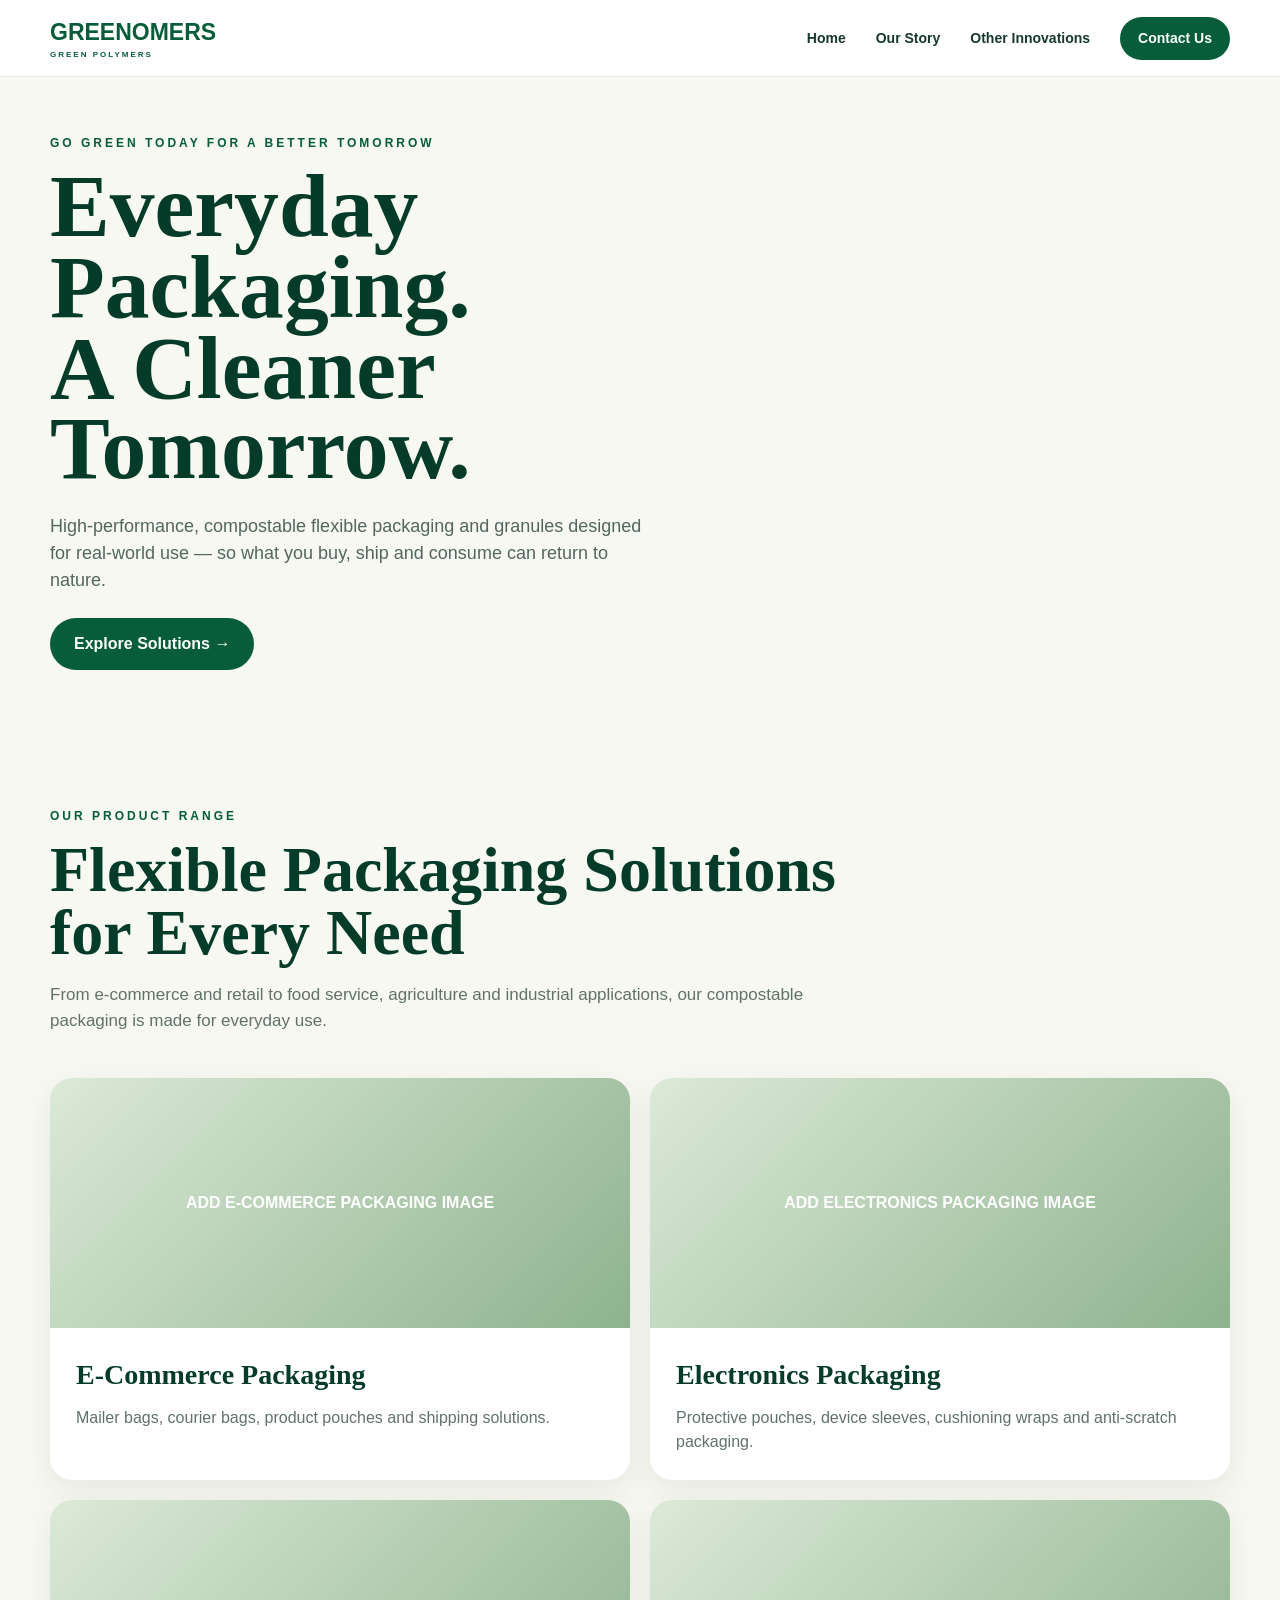
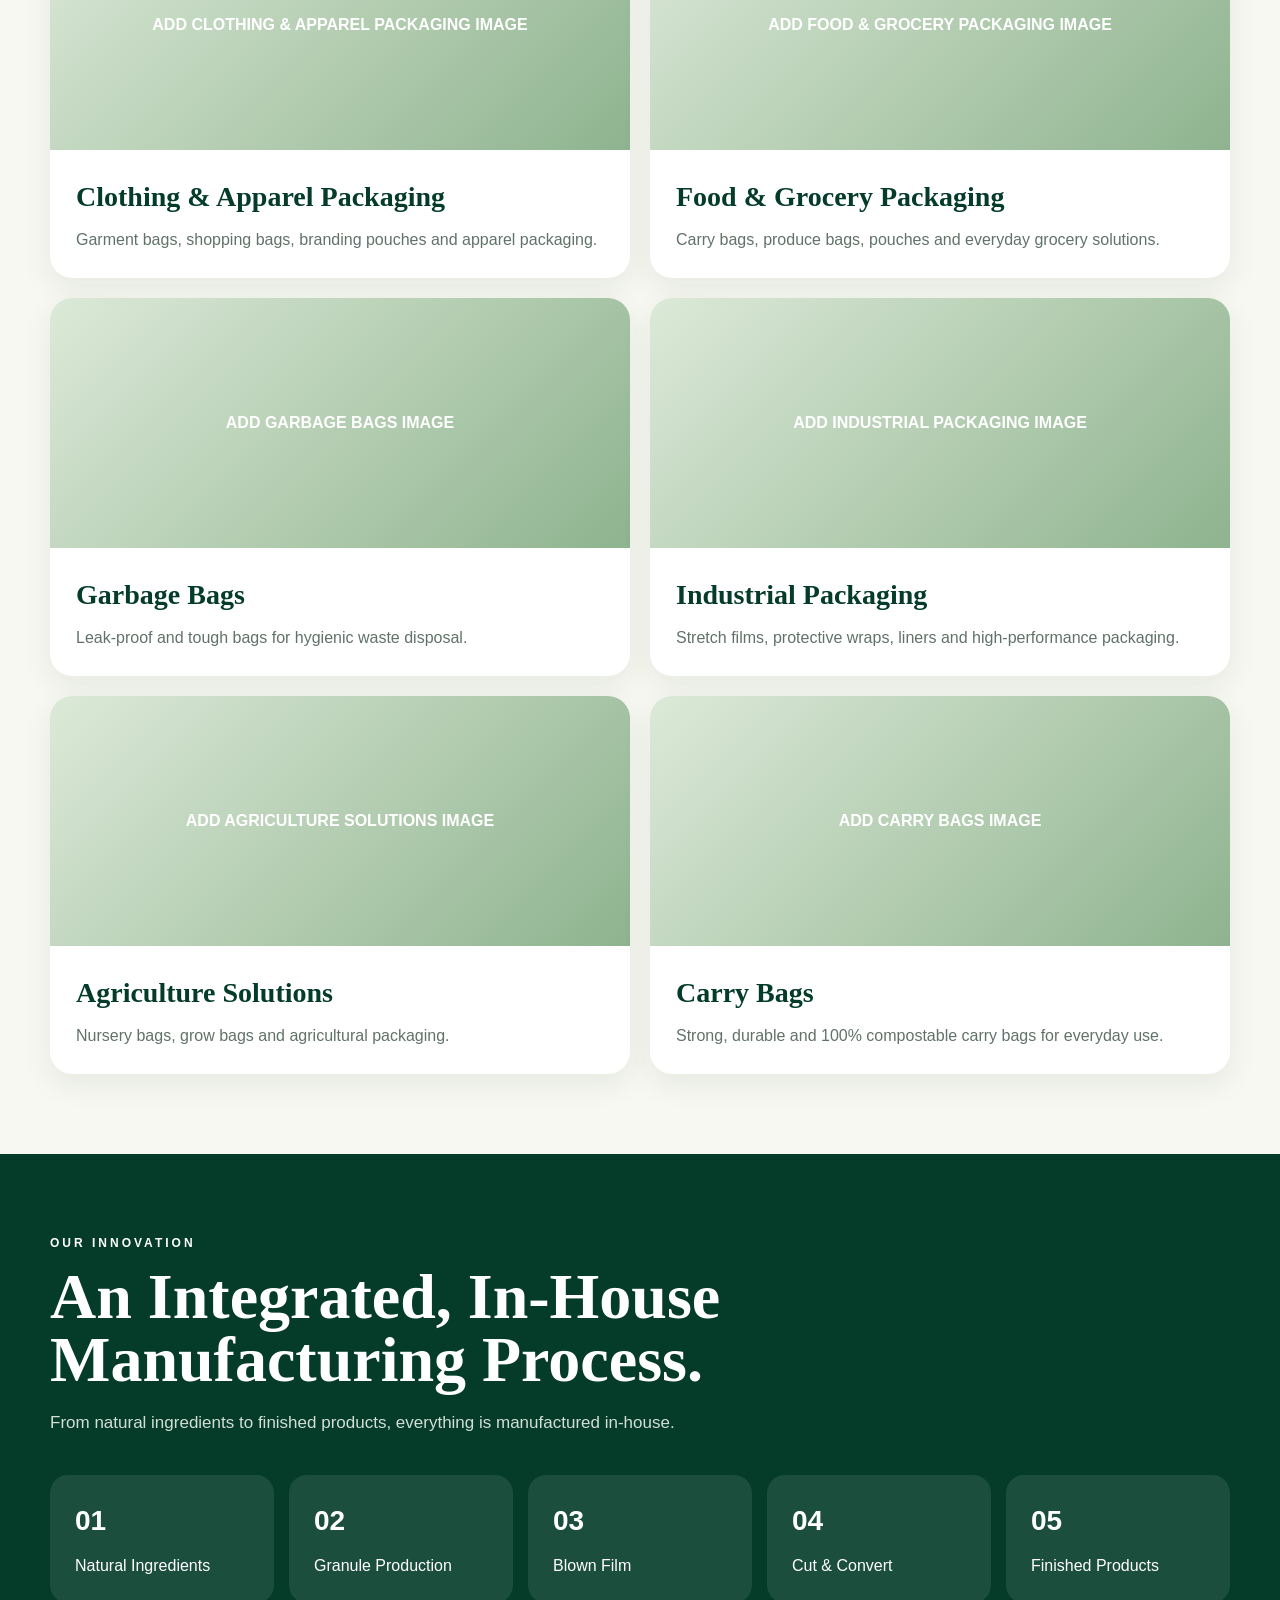
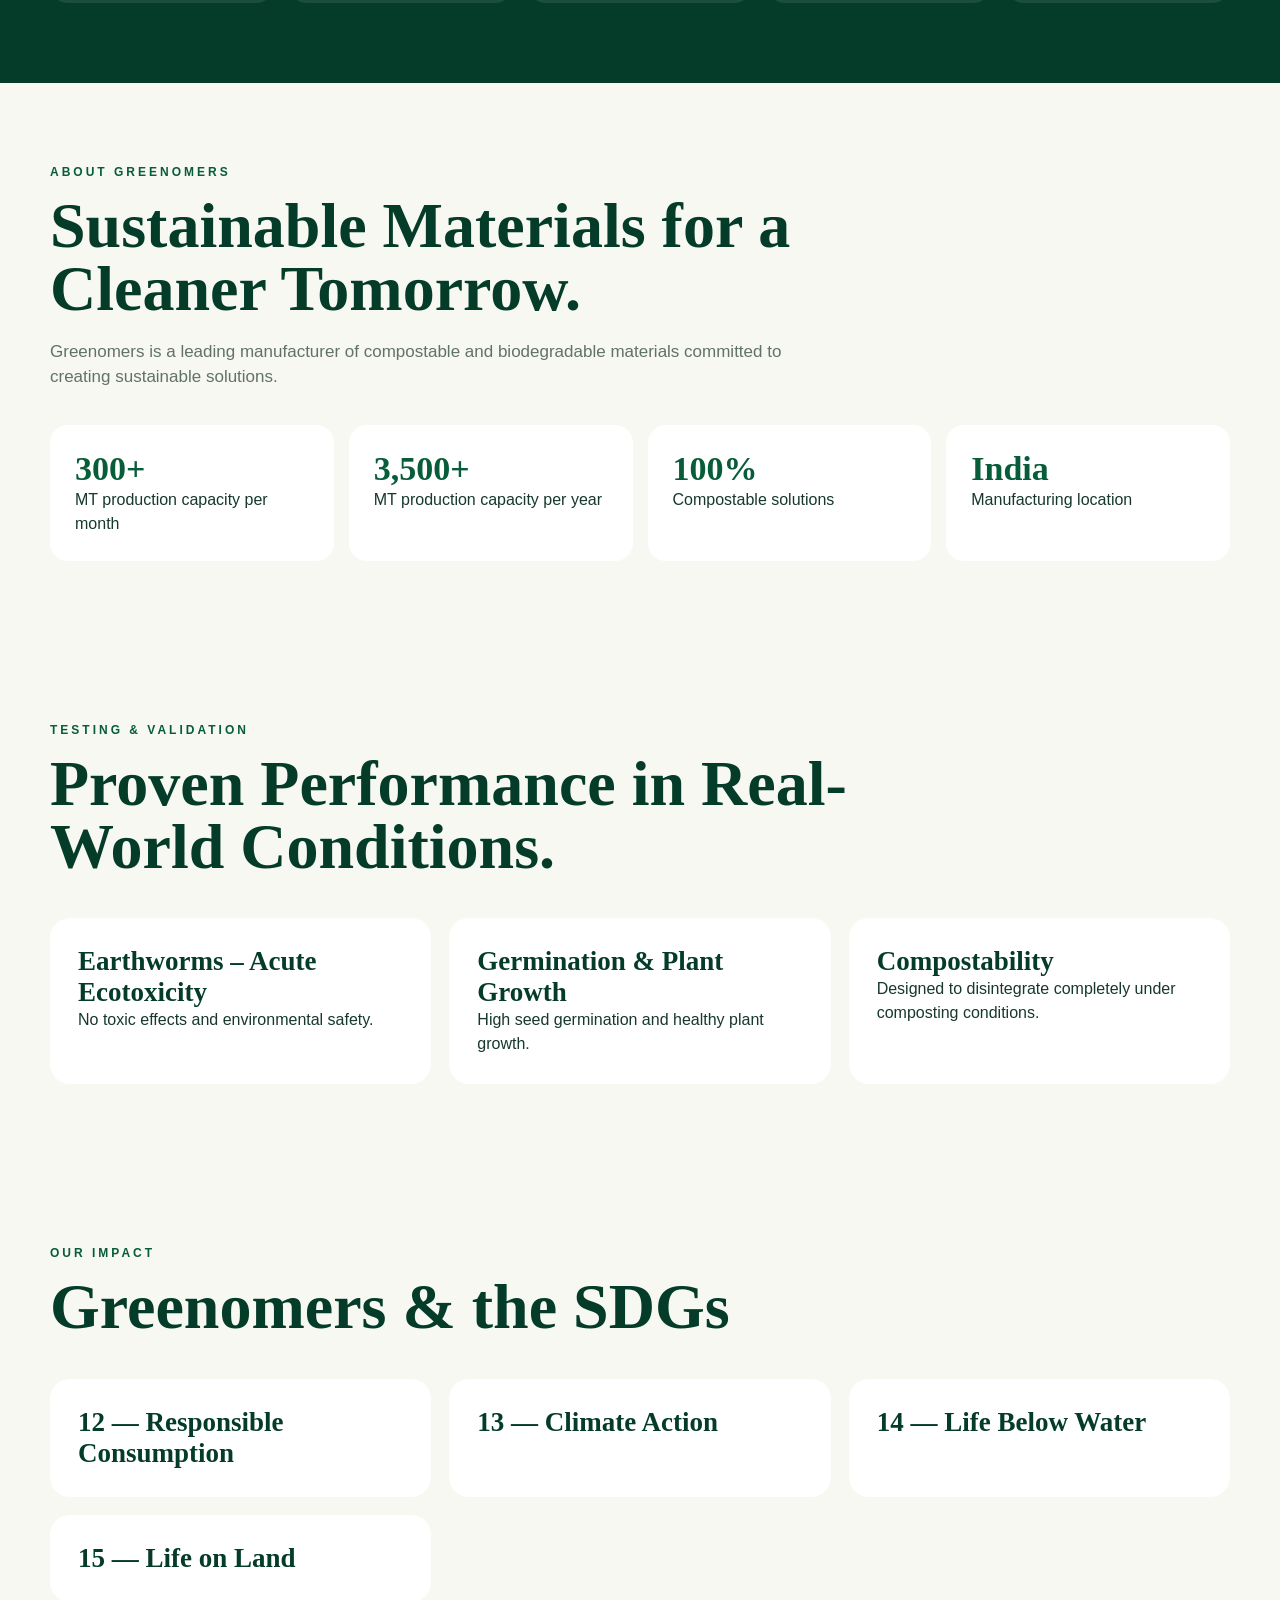
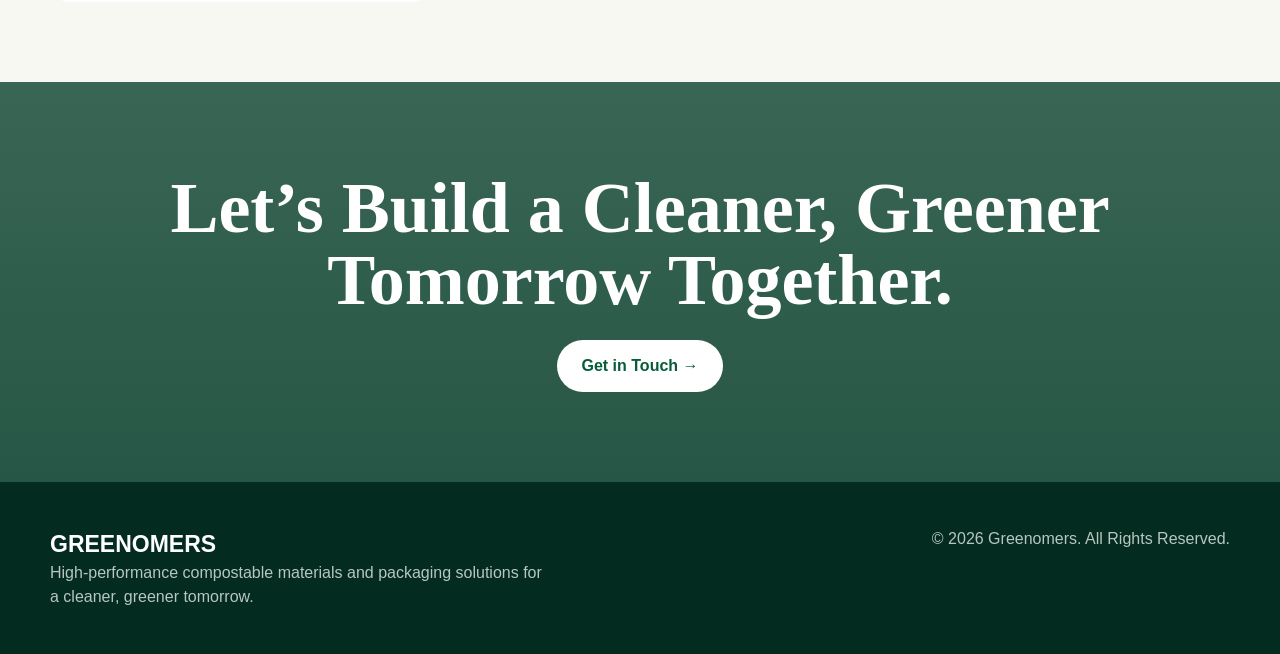
==== index.html @ ba0840e7 "Add files via upload" ====
<!doctype html><html><head><meta charset="utf-8"><meta name="viewport" content="width=device-width,initial-scale=1"><title>Greenomers | Home</title><link rel="stylesheet" href="assets/style.css"></head><body>
<header><div class="container nav">
<a class="logo" href="index.html">GREENOMERS<small>GREEN POLYMERS</small></a>
<nav class="links">
<a href="index.html">Home</a>
<a href="our-story.html">Our Story</a>
<a href="other-innovations.html">Other Innovations</a>
<a class="contact" href="contact-us.html">Contact Us</a>
</nav><button class="menu" aria-label="Menu">☰</button>
</div></header>

<section class="hero"><div class="container"><div class="eyebrow">Go Green Today For A Better Tomorrow</div><h1>Everyday Packaging.<br>A Cleaner Tomorrow.</h1><p>High-performance, compostable flexible packaging and granules designed for real-world use — so what you buy, ship and consume can return to nature.</p><a class="btn" href="#products">Explore Solutions →</a></div></section>
<section class="section" id="products"><div class="container"><div class="eyebrow">Our Product Range</div><h2 class="title">Flexible Packaging Solutions for Every Need</h2><p class="desc">From e-commerce and retail to food service, agriculture and industrial applications, our compostable packaging is made for everyday use.</p>
<div class="grid">
<div class="card"><div class="ph">ADD E-COMMERCE PACKAGING IMAGE</div><div class="body"><h3>E-Commerce Packaging</h3><p>Mailer bags, courier bags, product pouches and shipping solutions.</p></div></div><div class="card"><div class="ph">ADD ELECTRONICS PACKAGING IMAGE</div><div class="body"><h3>Electronics Packaging</h3><p>Protective pouches, device sleeves, cushioning wraps and anti-scratch packaging.</p></div></div><div class="card"><div class="ph">ADD CLOTHING & APPAREL PACKAGING IMAGE</div><div class="body"><h3>Clothing & Apparel Packaging</h3><p>Garment bags, shopping bags, branding pouches and apparel packaging.</p></div></div><div class="card"><div class="ph">ADD FOOD & GROCERY PACKAGING IMAGE</div><div class="body"><h3>Food & Grocery Packaging</h3><p>Carry bags, produce bags, pouches and everyday grocery solutions.</p></div></div><div class="card"><div class="ph">ADD GARBAGE BAGS IMAGE</div><div class="body"><h3>Garbage Bags</h3><p>Leak-proof and tough bags for hygienic waste disposal.</p></div></div><div class="card"><div class="ph">ADD INDUSTRIAL PACKAGING IMAGE</div><div class="body"><h3>Industrial Packaging</h3><p>Stretch films, protective wraps, liners and high-performance packaging.</p></div></div><div class="card"><div class="ph">ADD AGRICULTURE SOLUTIONS IMAGE</div><div class="body"><h3>Agriculture Solutions</h3><p>Nursery bags, grow bags and agricultural packaging.</p></div></div><div class="card"><div class="ph">ADD CARRY BAGS IMAGE</div><div class="body"><h3>Carry Bags</h3><p>Strong, durable and 100% compostable carry bags for everyday use.</p></div></div>
</div></div></section>
<section class="section dark"><div class="container"><div class="eyebrow">Our Innovation</div><h2 class="title">An Integrated, In-House Manufacturing Process.</h2><p class="desc">From natural ingredients to finished products, everything is manufactured in-house.</p><div class="steps"><div class="step"><b>01</b>Natural Ingredients</div><div class="step"><b>02</b>Granule Production</div><div class="step"><b>03</b>Blown Film</div><div class="step"><b>04</b>Cut & Convert</div><div class="step"><b>05</b>Finished Products</div></div></div></section>
<section class="section"><div class="container"><div class="eyebrow">About Greenomers</div><h2 class="title">Sustainable Materials for a Cleaner Tomorrow.</h2><p class="desc">Greenomers is a leading manufacturer of compostable and biodegradable materials committed to creating sustainable solutions.</p><div class="stats"><div class="stat"><strong>300+</strong>MT production capacity per month</div><div class="stat"><strong>3,500+</strong>MT production capacity per year</div><div class="stat"><strong>100%</strong>Compostable solutions</div><div class="stat"><strong>India</strong>Manufacturing location</div></div></div></section>
<section class="section"><div class="container"><div class="eyebrow">Testing & Validation</div><h2 class="title">Proven Performance in Real-World Conditions.</h2><div class="items"><div class="item"><h3>Earthworms – Acute Ecotoxicity</h3><p>No toxic effects and environmental safety.</p></div><div class="item"><h3>Germination & Plant Growth</h3><p>High seed germination and healthy plant growth.</p></div><div class="item"><h3>Compostability</h3><p>Designed to disintegrate completely under composting conditions.</p></div></div></div></section>
<section class="section"><div class="container"><div class="eyebrow">Our Impact</div><h2 class="title">Greenomers & the SDGs</h2><div class="items"><div class="item"><h3>12 — Responsible Consumption</h3></div><div class="item"><h3>13 — Climate Action</h3></div><div class="item"><h3>14 — Life Below Water</h3></div><div class="item"><h3>15 — Life on Land</h3></div></div></div></section>
<section class="cta"><h2>Let’s Build a Cleaner, Greener Tomorrow Together.</h2><a class="btn" href="contact-us.html">Get in Touch →</a></section>
<footer><div class="container foot"><div><div class="logo" style="color:white">GREENOMERS</div><p>High-performance compostable materials and packaging solutions for a cleaner, greener tomorrow.</p></div><p>© 2026 Greenomers. All Rights Reserved.</p></div></footer>
<script src="assets/script.js"></script>
</body></html>
---- assets/style.css ----
*{box-sizing:border-box;margin:0;padding:0}html{scroll-behavior:smooth}body{font-family:Arial,Helvetica,sans-serif;background:#f7f8f1;color:#16382d;line-height:1.5}a{text-decoration:none;color:inherit}img{max-width:100%;display:block}
:root{--g:#075c39;--gd:#043c29;--cream:#f5f3e9;--white:#fff;--muted:#617269}
.container{width:min(1180px,calc(100% - 40px));margin:auto}.section{padding:80px 0}.eyebrow{color:var(--g);font-size:12px;font-weight:800;letter-spacing:3px;text-transform:uppercase;margin-bottom:14px}.title{font-family:Georgia,serif;font-size:clamp(42px,5vw,70px);line-height:.98;color:var(--gd);max-width:850px}.desc{max-width:760px;color:var(--muted);font-size:17px;margin-top:18px}.btn{display:inline-block;background:var(--g);color:#fff;padding:14px 24px;border-radius:50px;font-weight:700;margin-top:24px}
header{position:sticky;top:0;z-index:99;background:rgba(255,255,255,.96);border-bottom:1px solid #e7ebe5}.nav{height:76px;display:flex;align-items:center;justify-content:space-between}.logo{font-size:23px;font-weight:900;color:var(--g)}.logo small{display:block;font-size:8px;letter-spacing:2px}.links{display:flex;align-items:center;gap:30px}.links a{font-weight:700;font-size:14px}.links .contact{background:var(--g);color:#fff;padding:11px 18px;border-radius:40px}.menu{display:none;background:none;border:0;font-size:28px}
.hero{min-height:650px;display:flex;align-items:center;background:linear-gradient(90deg,#f7f8f1 0%,rgba(247,248,241,.94) 48%,rgba(247,248,241,.2)),url('assets/hero.jpg') center/cover}.hero h1{font-family:Georgia,serif;font-size:clamp(55px,7vw,95px);line-height:.9;color:var(--gd);max-width:720px}.hero p{font-size:18px;max-width:600px;margin-top:24px;color:#52675d}
.grid{display:grid;grid-template-columns:repeat(2,1fr);gap:20px;margin-top:45px}.card{background:#fff;border-radius:22px;overflow:hidden;box-shadow:0 10px 30px rgba(20,60,40,.08)}.card .ph{height:250px;background:linear-gradient(135deg,#dce9d8,#8eb38e);display:flex;align-items:center;justify-content:center;color:#fff;font-weight:800}.card .body{padding:26px}.card h3{font-family:Georgia,serif;font-size:28px;color:var(--gd)}.card p{color:var(--muted);margin-top:10px}
.dark{background:var(--gd);color:#fff}.dark .title,.dark .eyebrow{color:#fff}.dark .desc{color:#d3ded7}.steps{display:grid;grid-template-columns:repeat(5,1fr);gap:15px;margin-top:40px}.step{background:rgba(255,255,255,.09);padding:25px;border-radius:18px}.step b{display:block;font-size:28px;margin-bottom:12px}.stats{display:grid;grid-template-columns:repeat(4,1fr);gap:15px;margin-top:35px}.stat{background:#fff;padding:25px;border-radius:18px}.stat strong{display:block;font:700 34px Georgia;color:var(--g)}
.cta{padding:90px 20px;text-align:center;background:linear-gradient(rgba(4,60,41,.78),rgba(4,60,41,.86)),url('assets/cta.jpg') center/cover;color:#fff}.cta h2{font:700 clamp(40px,6vw,72px) Georgia;line-height:1}.cta .btn{background:#fff;color:var(--g)}
.timeline{margin-top:45px;display:grid;gap:20px}.year{background:#fff;border-radius:22px;padding:30px;display:grid;grid-template-columns:140px 1fr;gap:25px}.year strong{font:700 42px Georgia;color:var(--g)}.year h3{font:700 30px Georgia;color:var(--gd)}
.items{display:grid;grid-template-columns:repeat(3,1fr);gap:18px;margin-top:40px}.item{background:#fff;border-radius:20px;padding:28px}.item h3{font:700 27px Georgia;color:var(--gd)}.item ul{padding-left:18px;margin-top:14px;color:var(--muted)}
.contact-grid{display:grid;grid-template-columns:repeat(3,1fr);gap:18px;margin-top:40px}.contact-card{background:#fff;border-radius:18px;padding:28px;text-align:center}.contact-card h3{font:700 23px Georgia;color:var(--gd)}.location{background:#fff;border-radius:24px;padding:35px;margin-top:50px}
footer{background:#032b1f;color:#fff;padding:45px 0}.foot{display:flex;justify-content:space-between;gap:30px;flex-wrap:wrap}.foot p{color:#b7c7bf;max-width:500px}
@media(max-width:850px){.links{display:none;position:absolute;top:76px;left:0;right:0;background:#fff;padding:20px;flex-direction:column;align-items:stretch}.links.open{display:flex}.menu{display:block}.steps,.stats{grid-template-columns:repeat(2,1fr)}.items,.contact-grid{grid-template-columns:repeat(2,1fr)}}
@media(max-width:560px){.container{width:calc(100% - 28px)}.section{padding:60px 0}.grid,.items,.contact-grid,.stats,.steps{grid-template-columns:1fr}.hero{min-height:580px}.hero h1{font-size:50px}.year{grid-template-columns:1fr}.title{font-size:42px}}
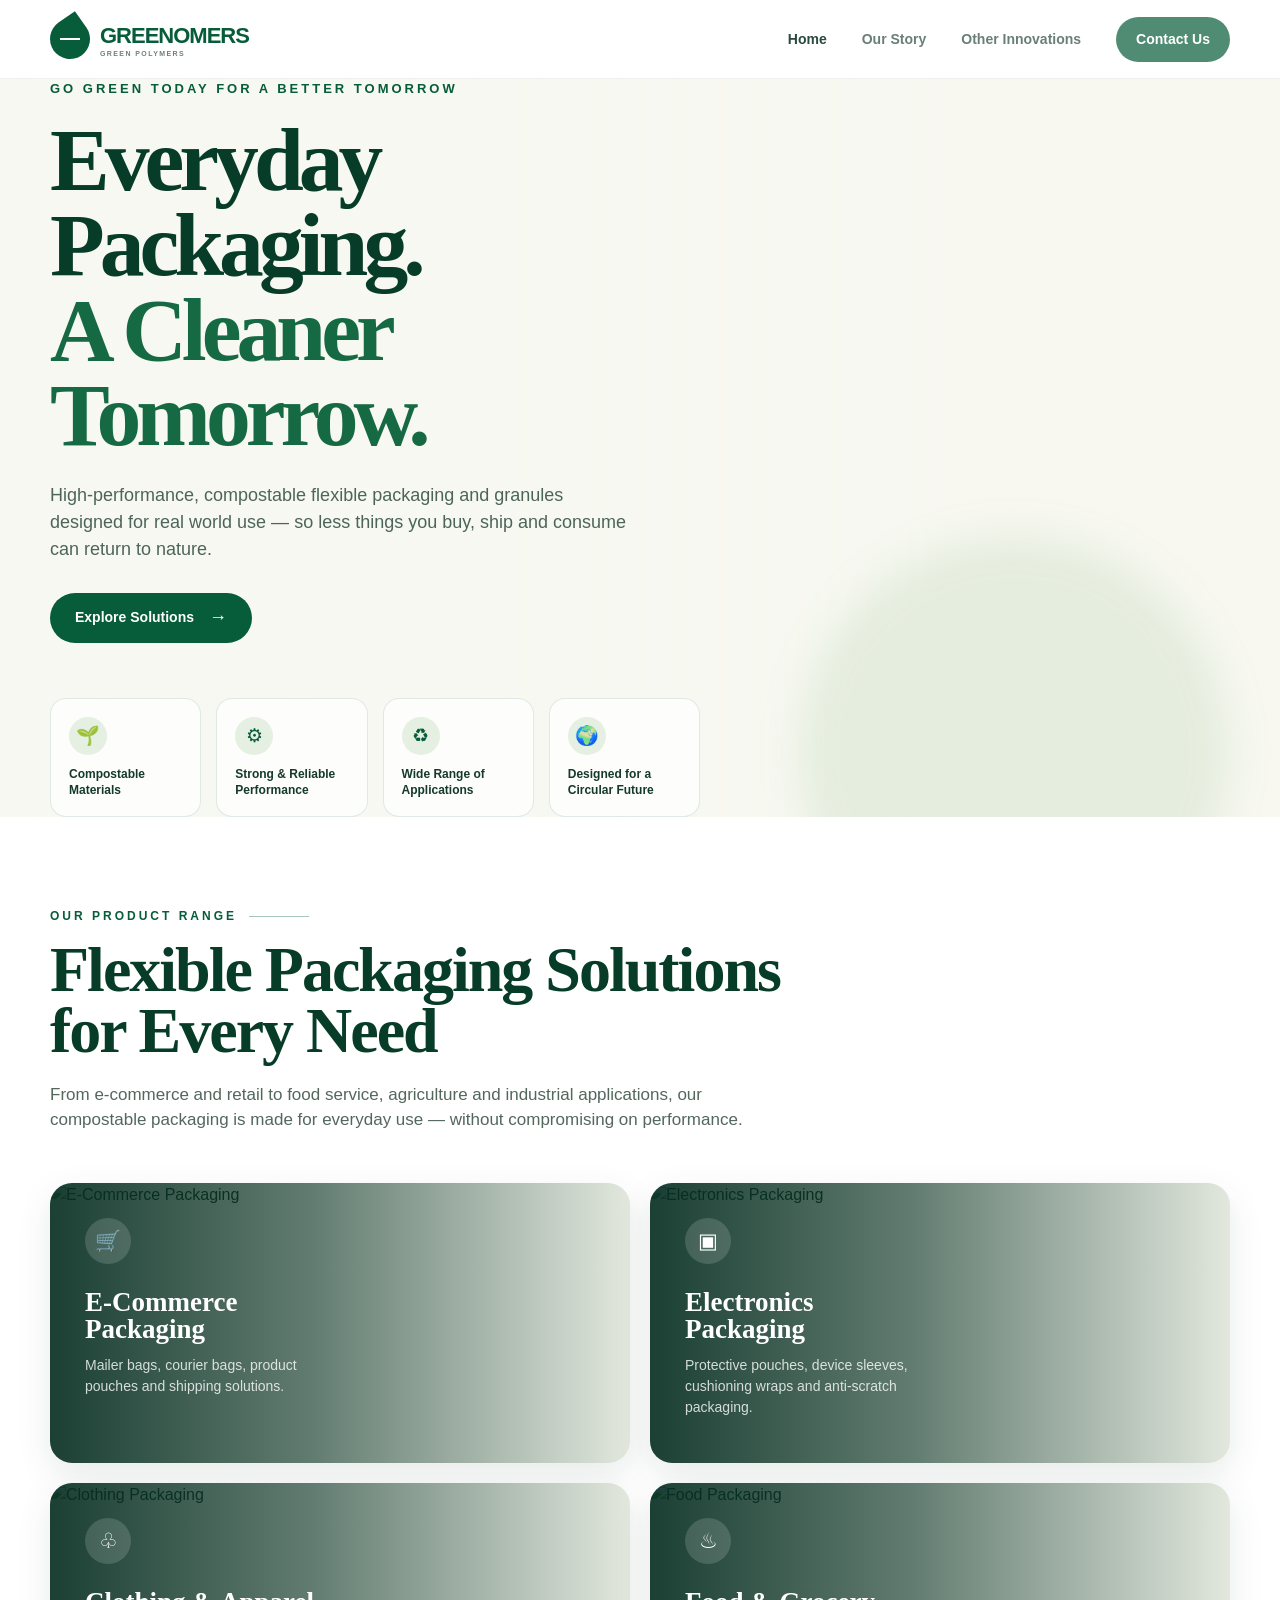
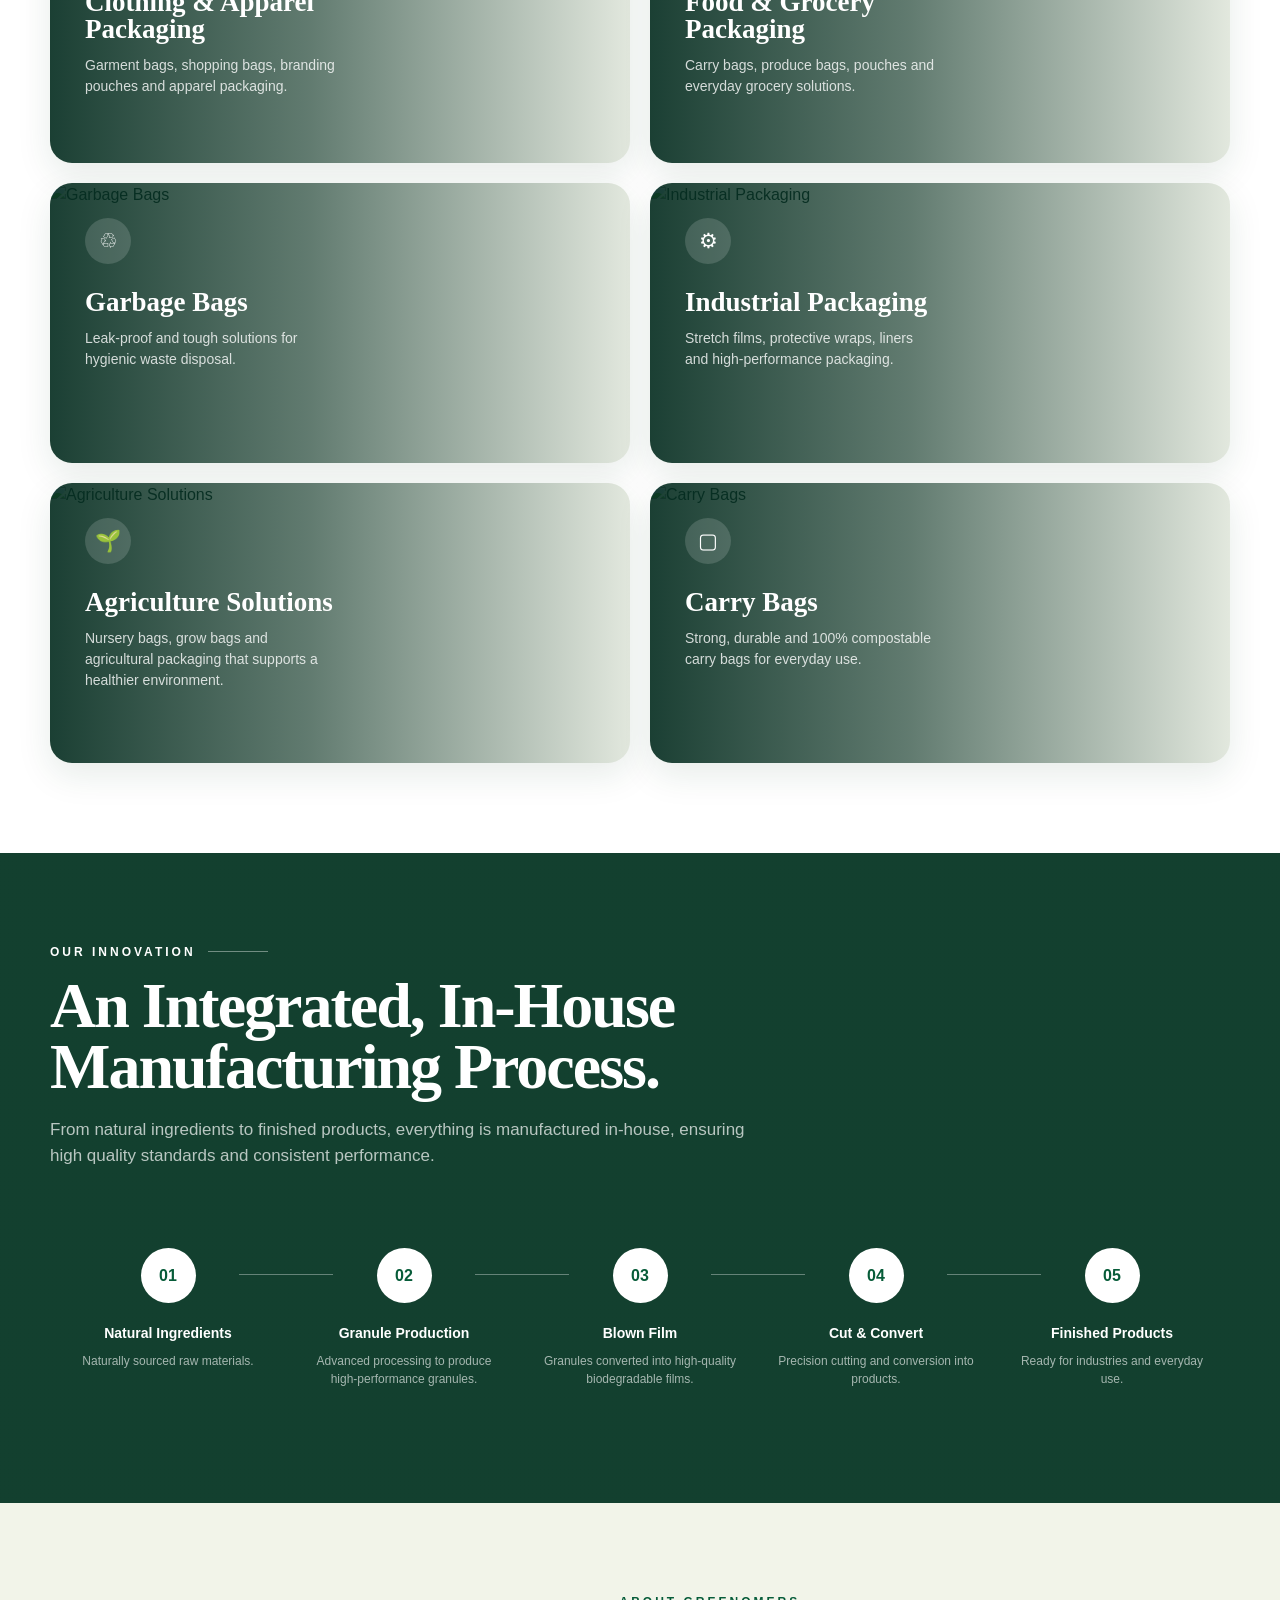
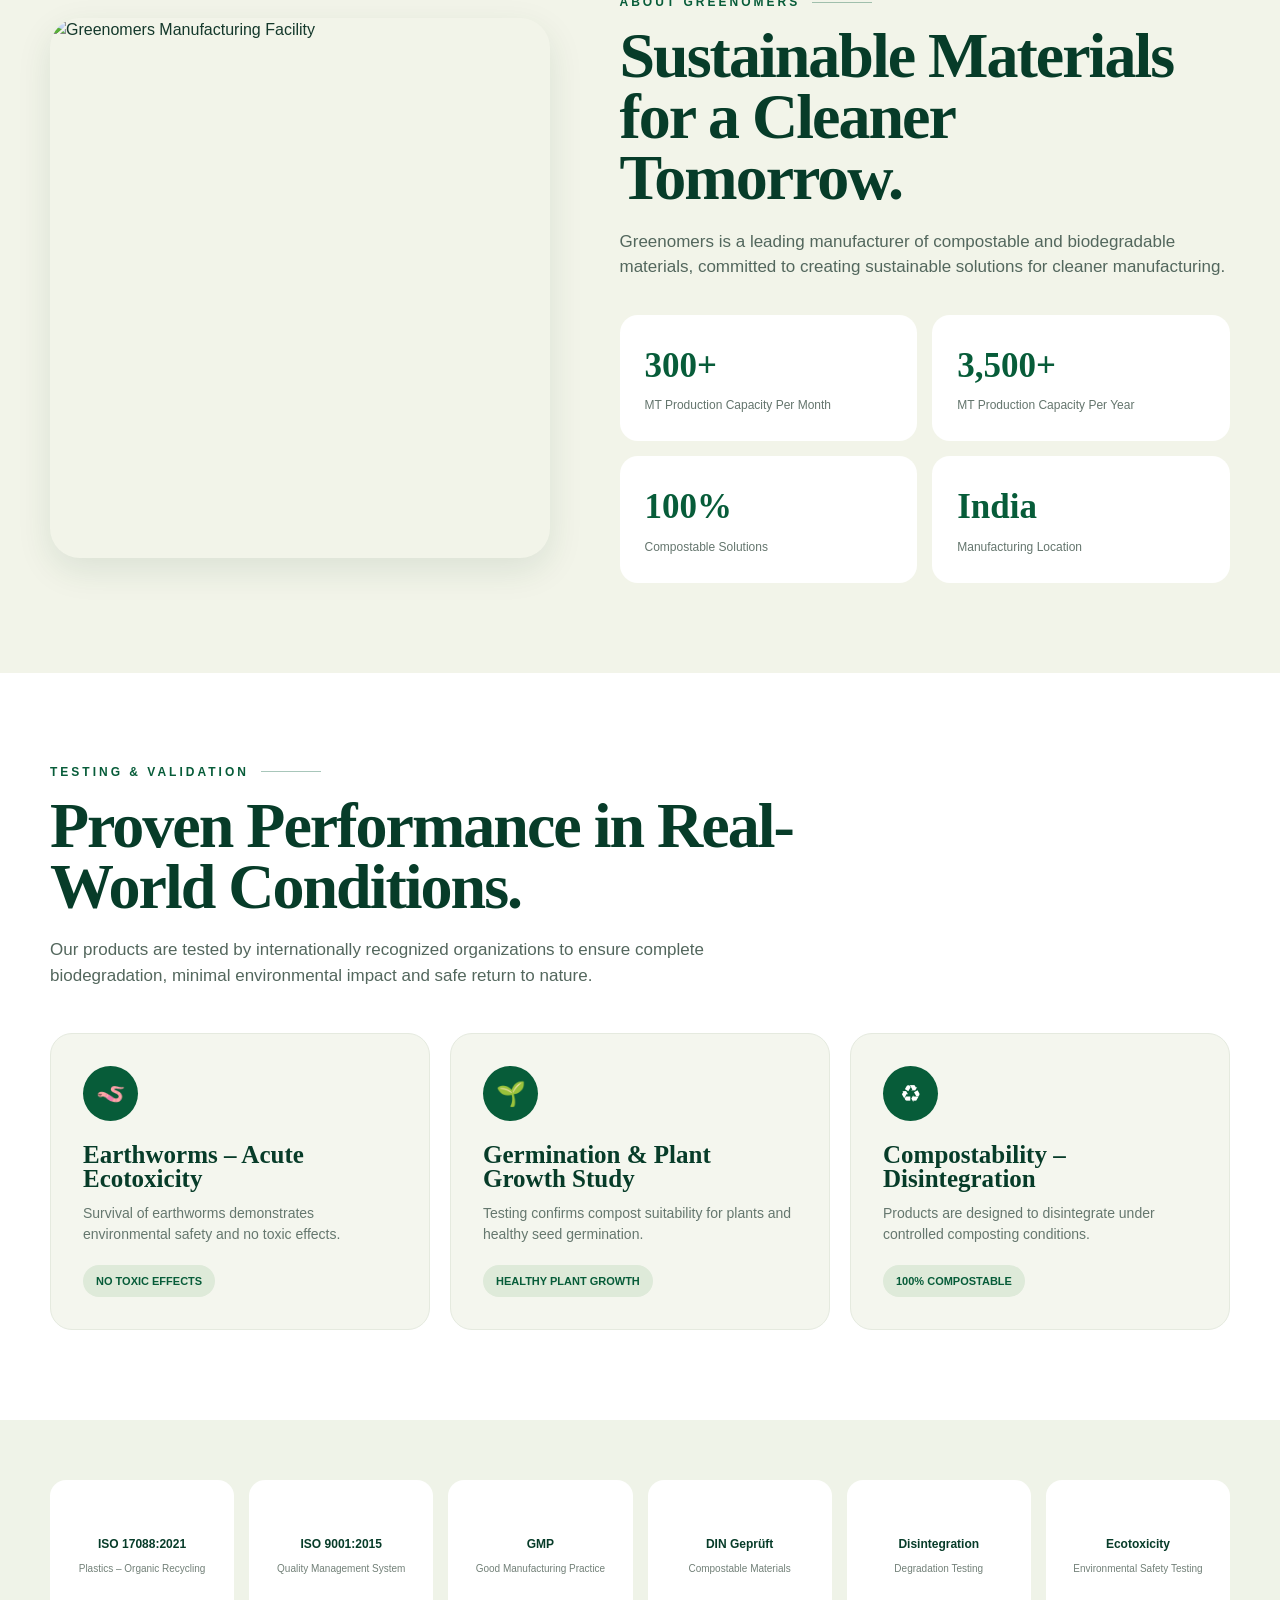
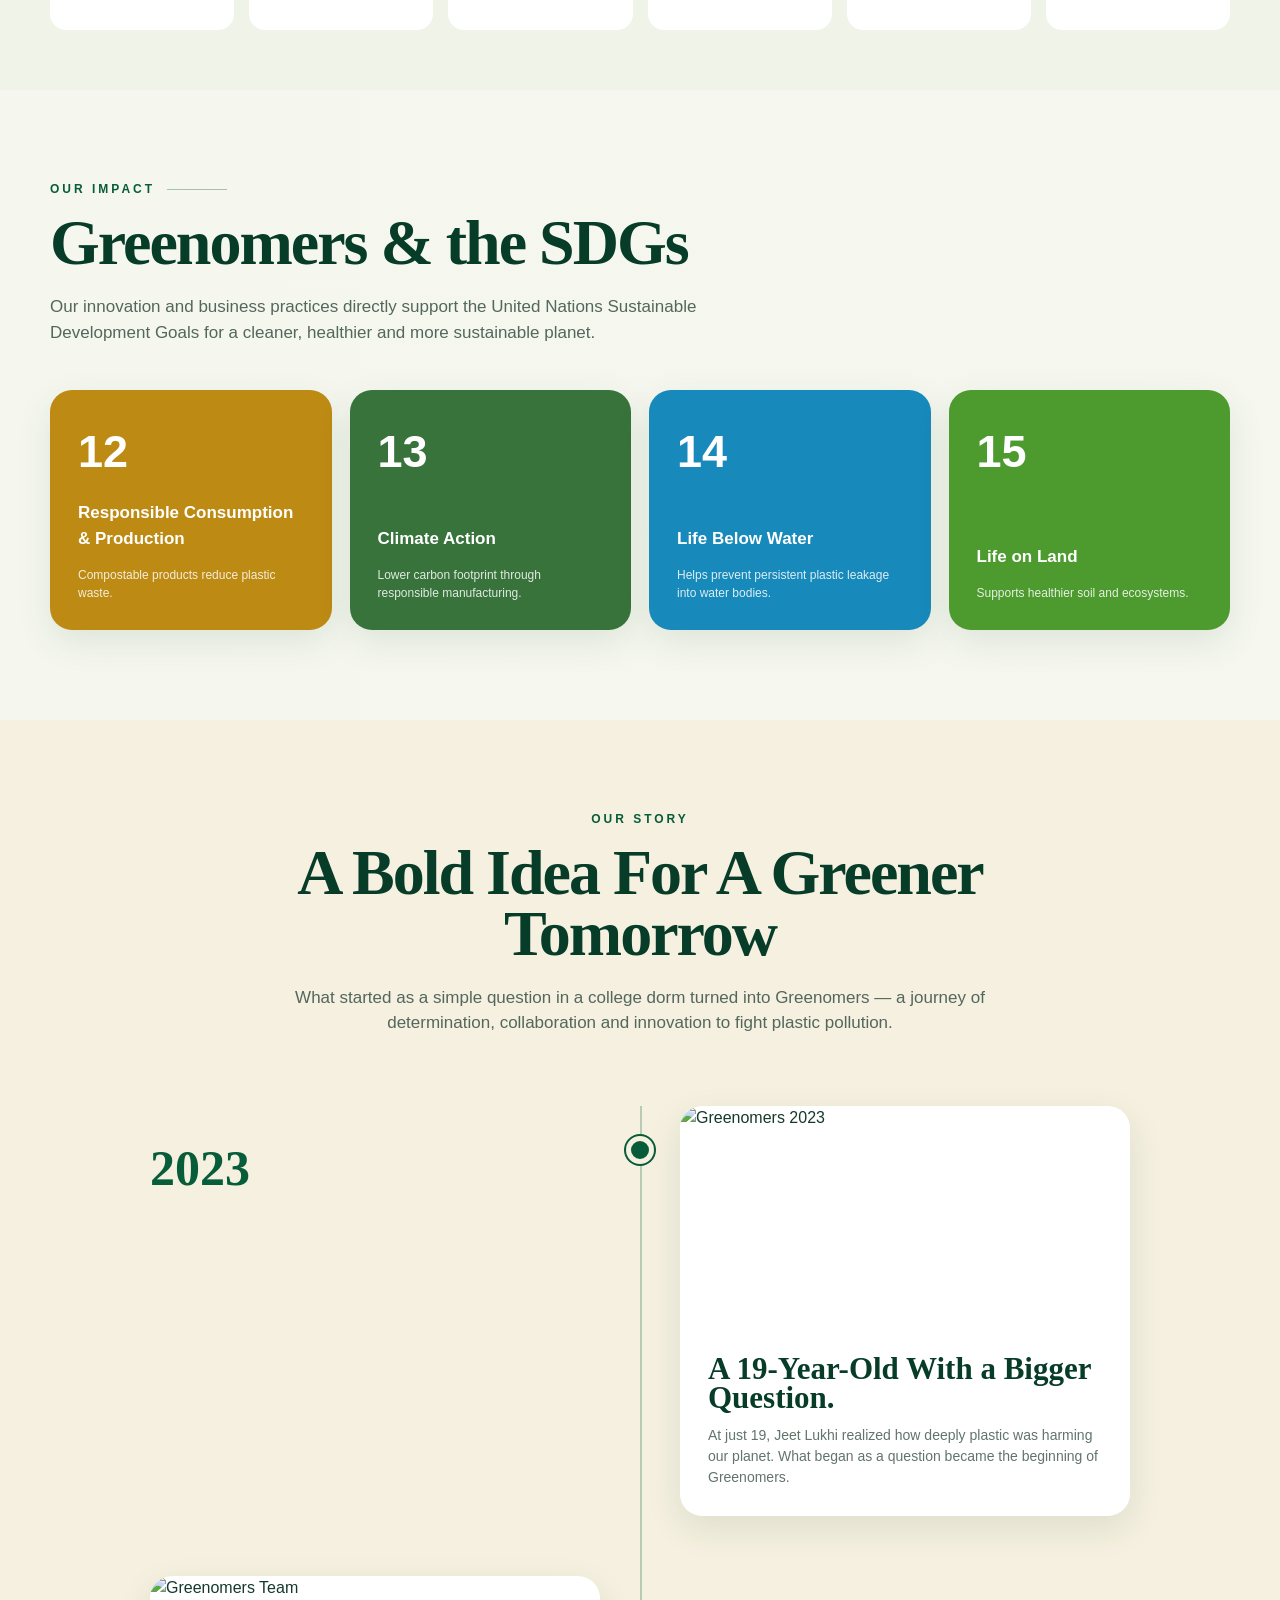
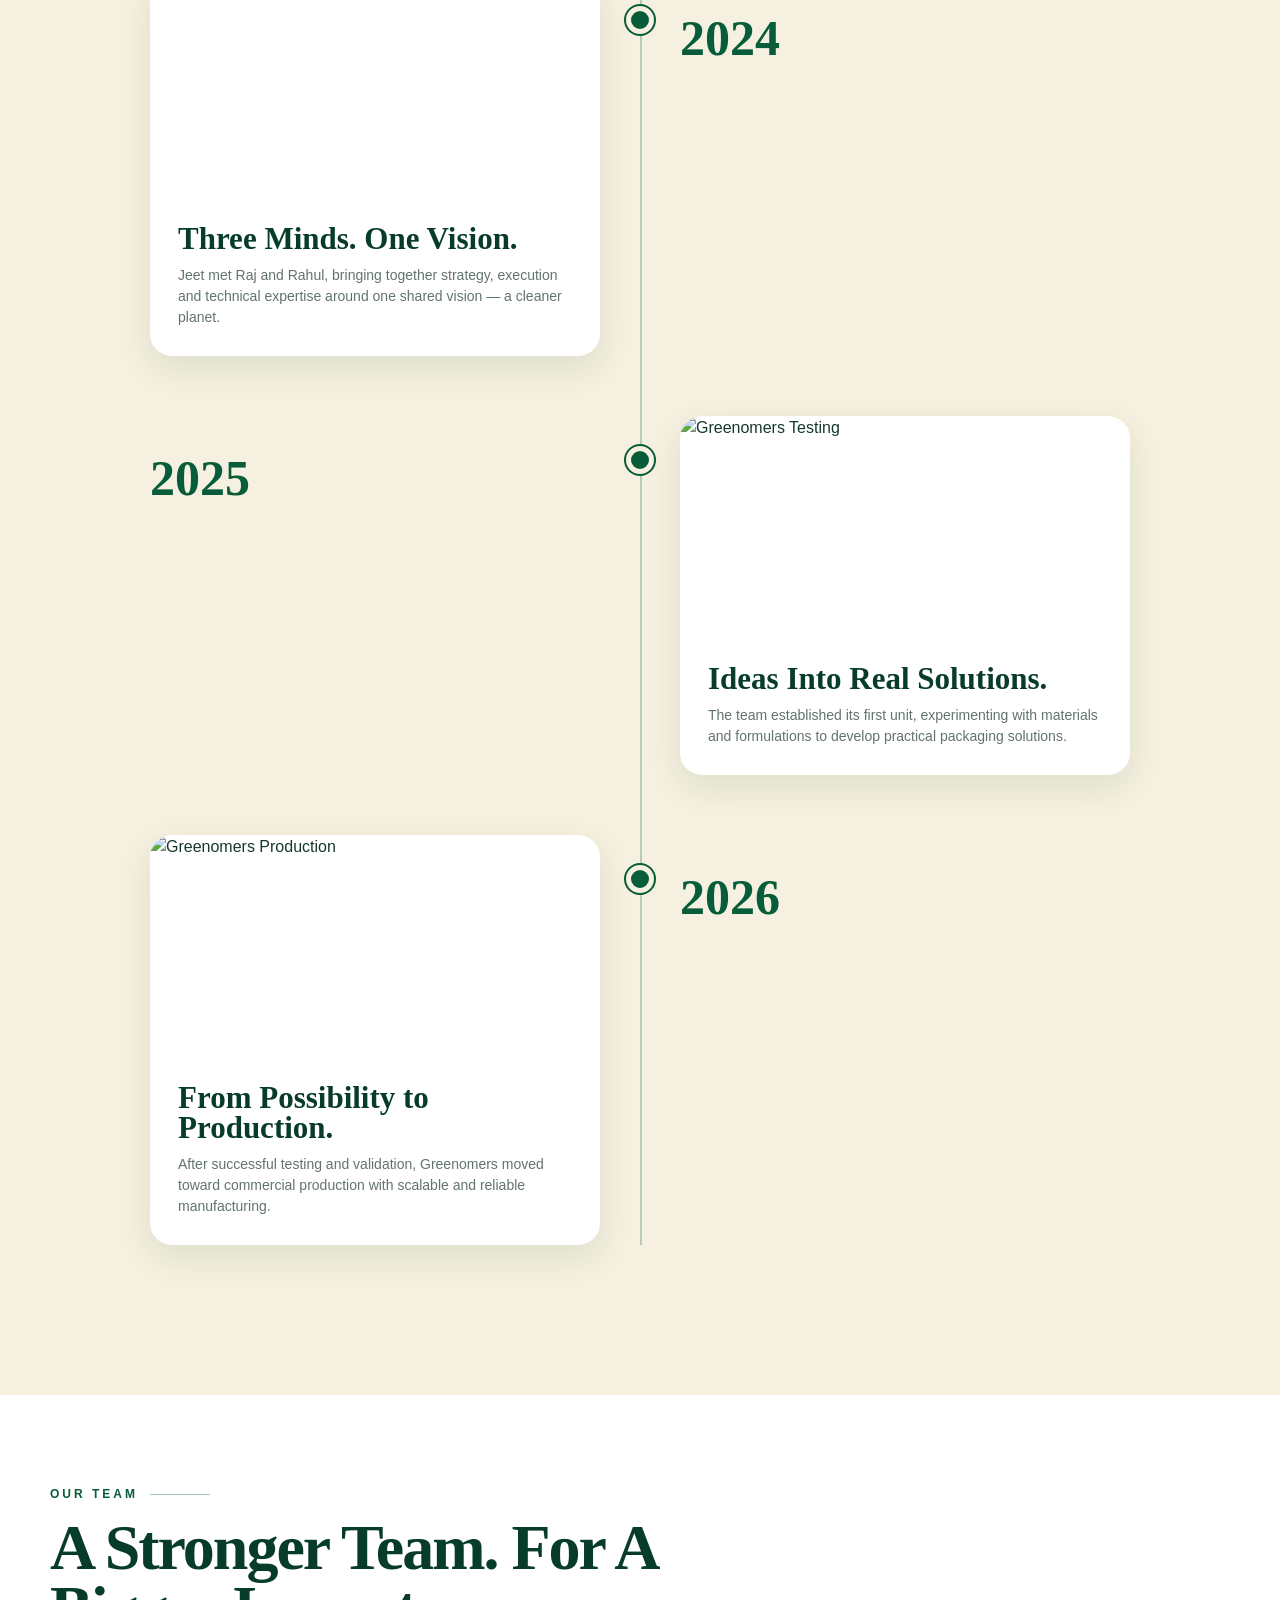
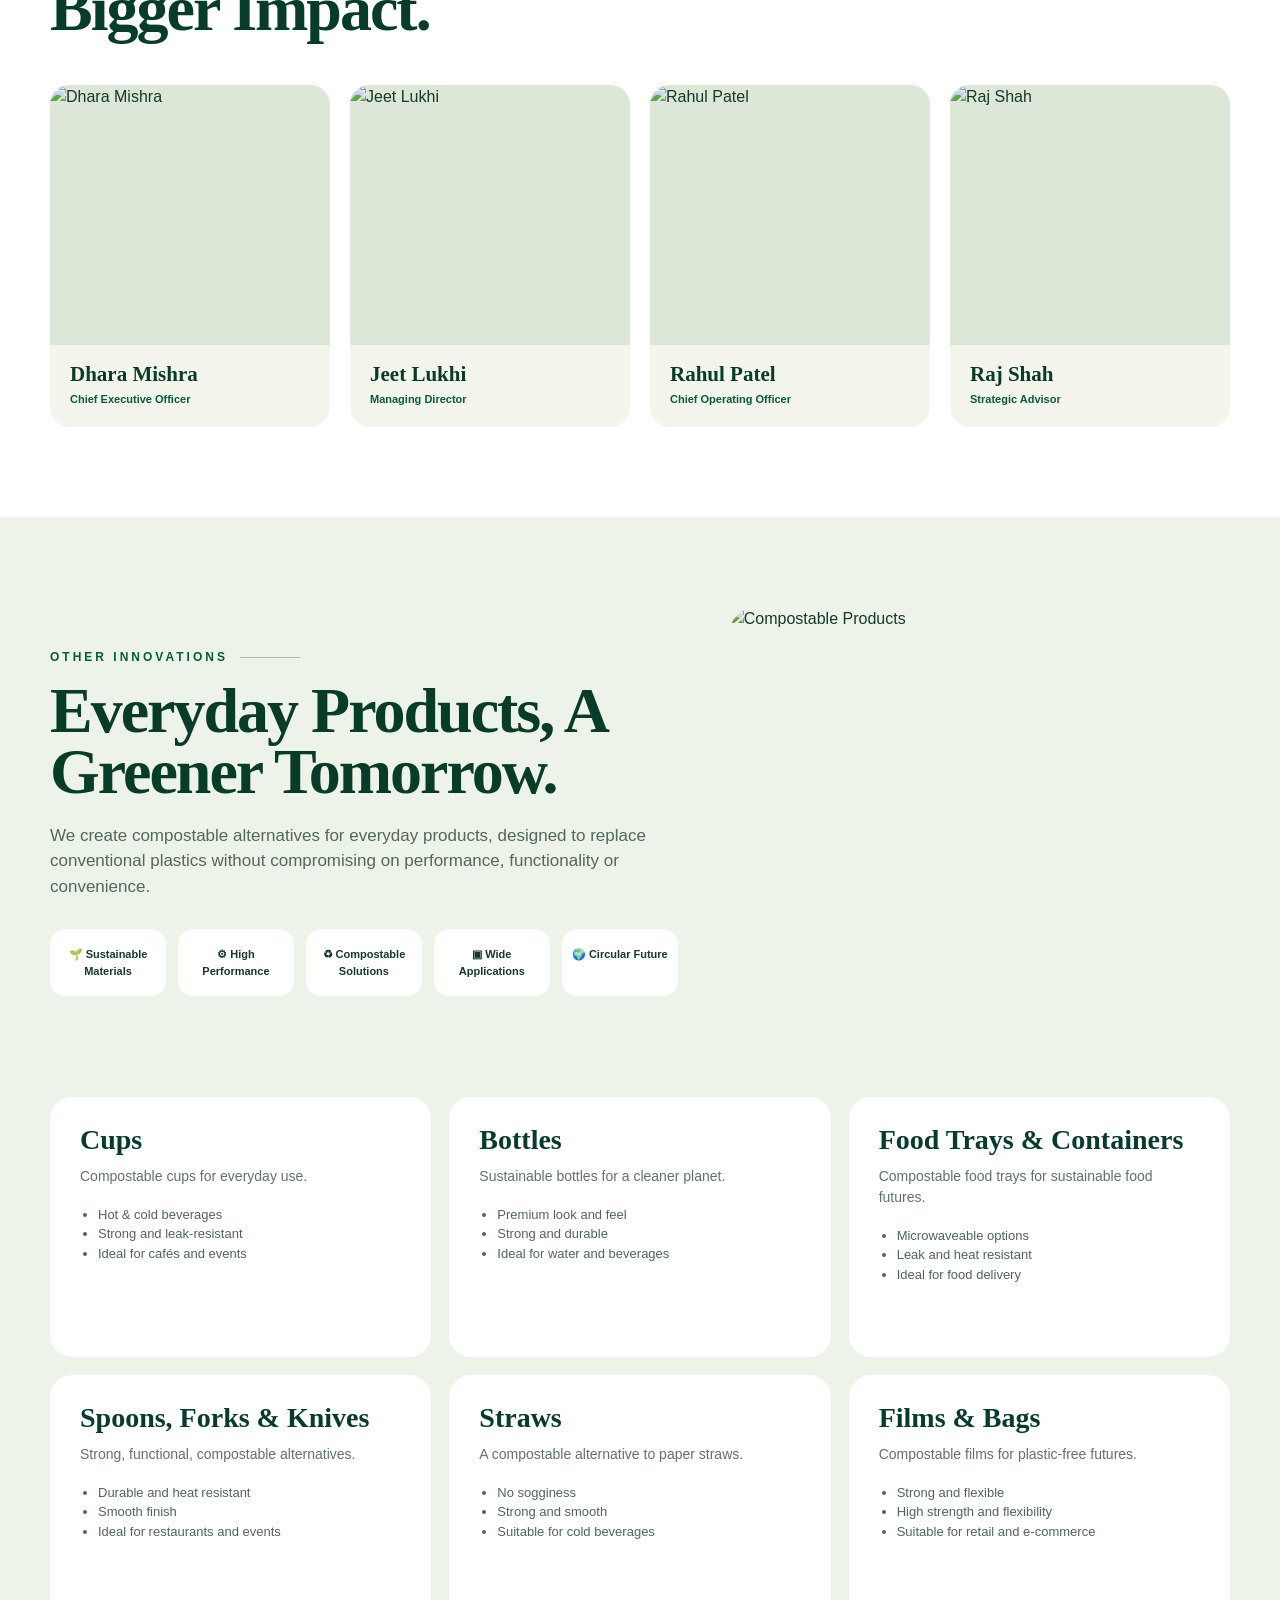
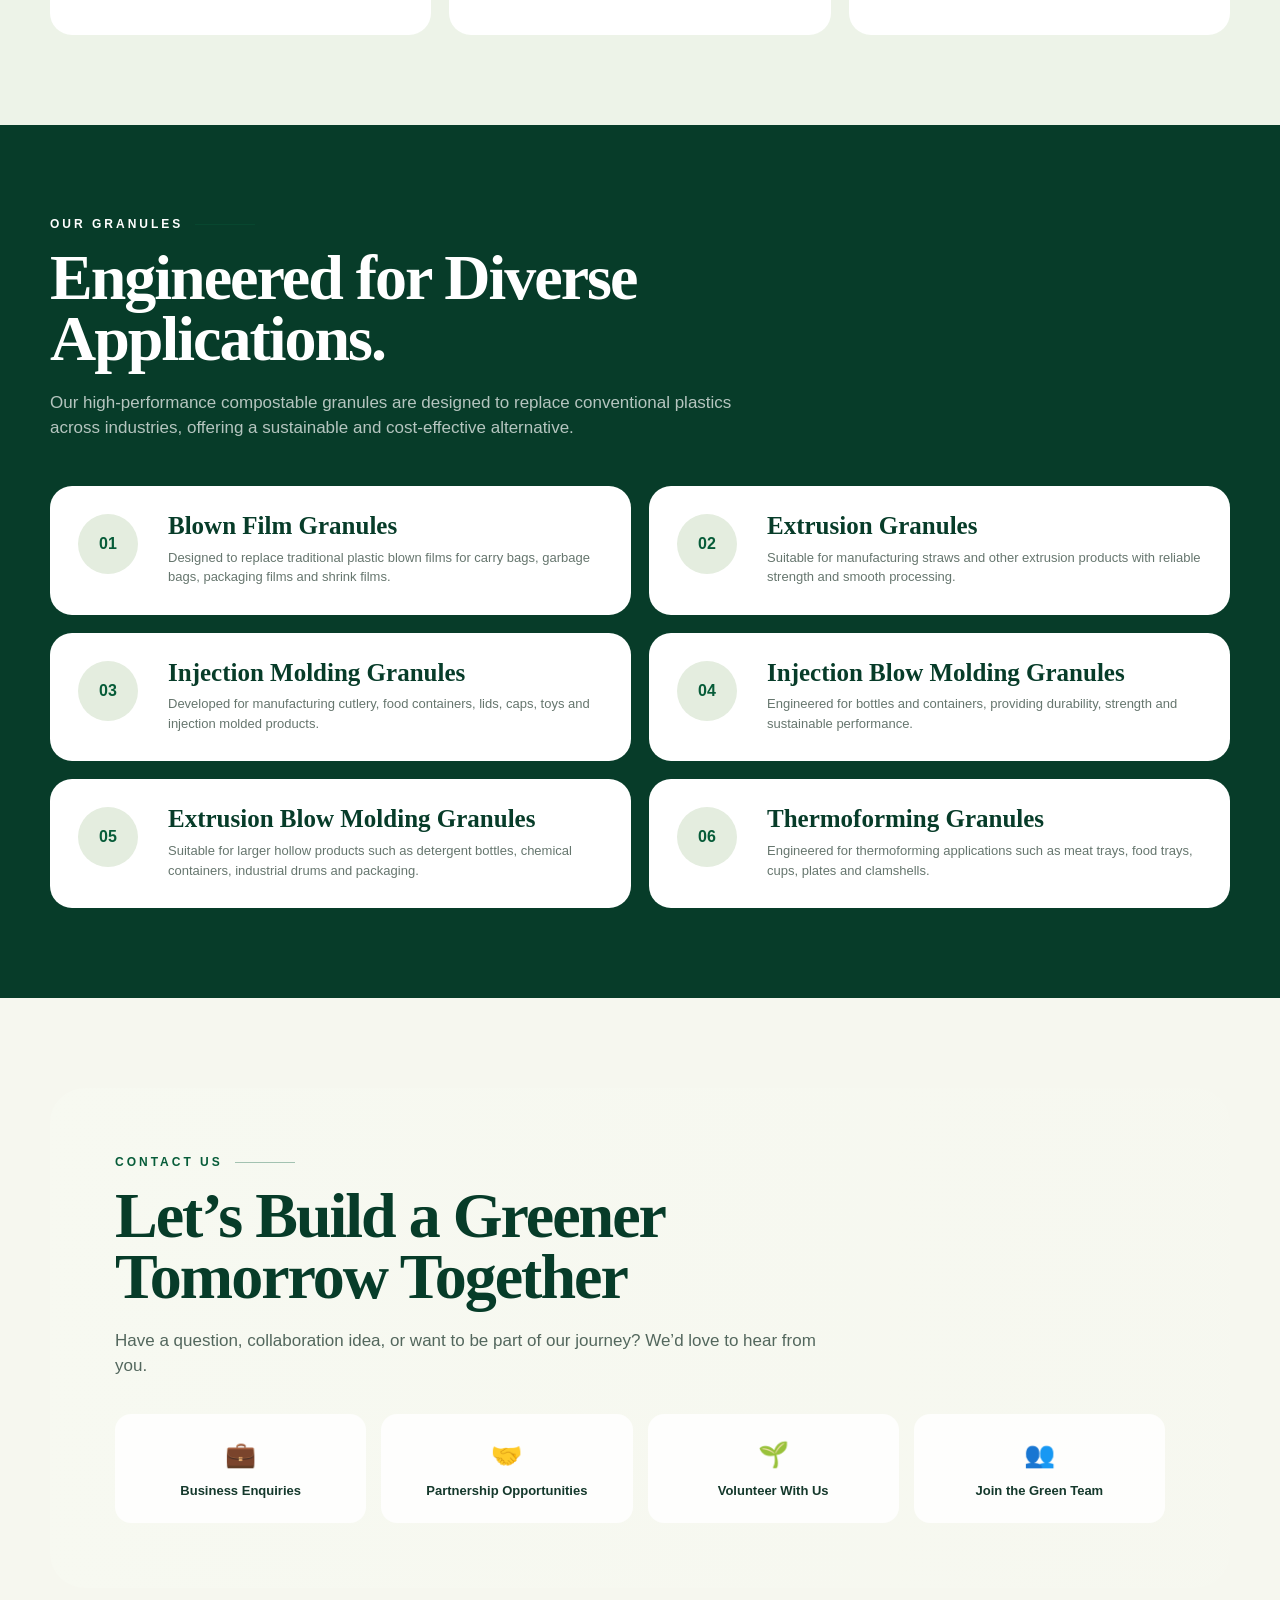
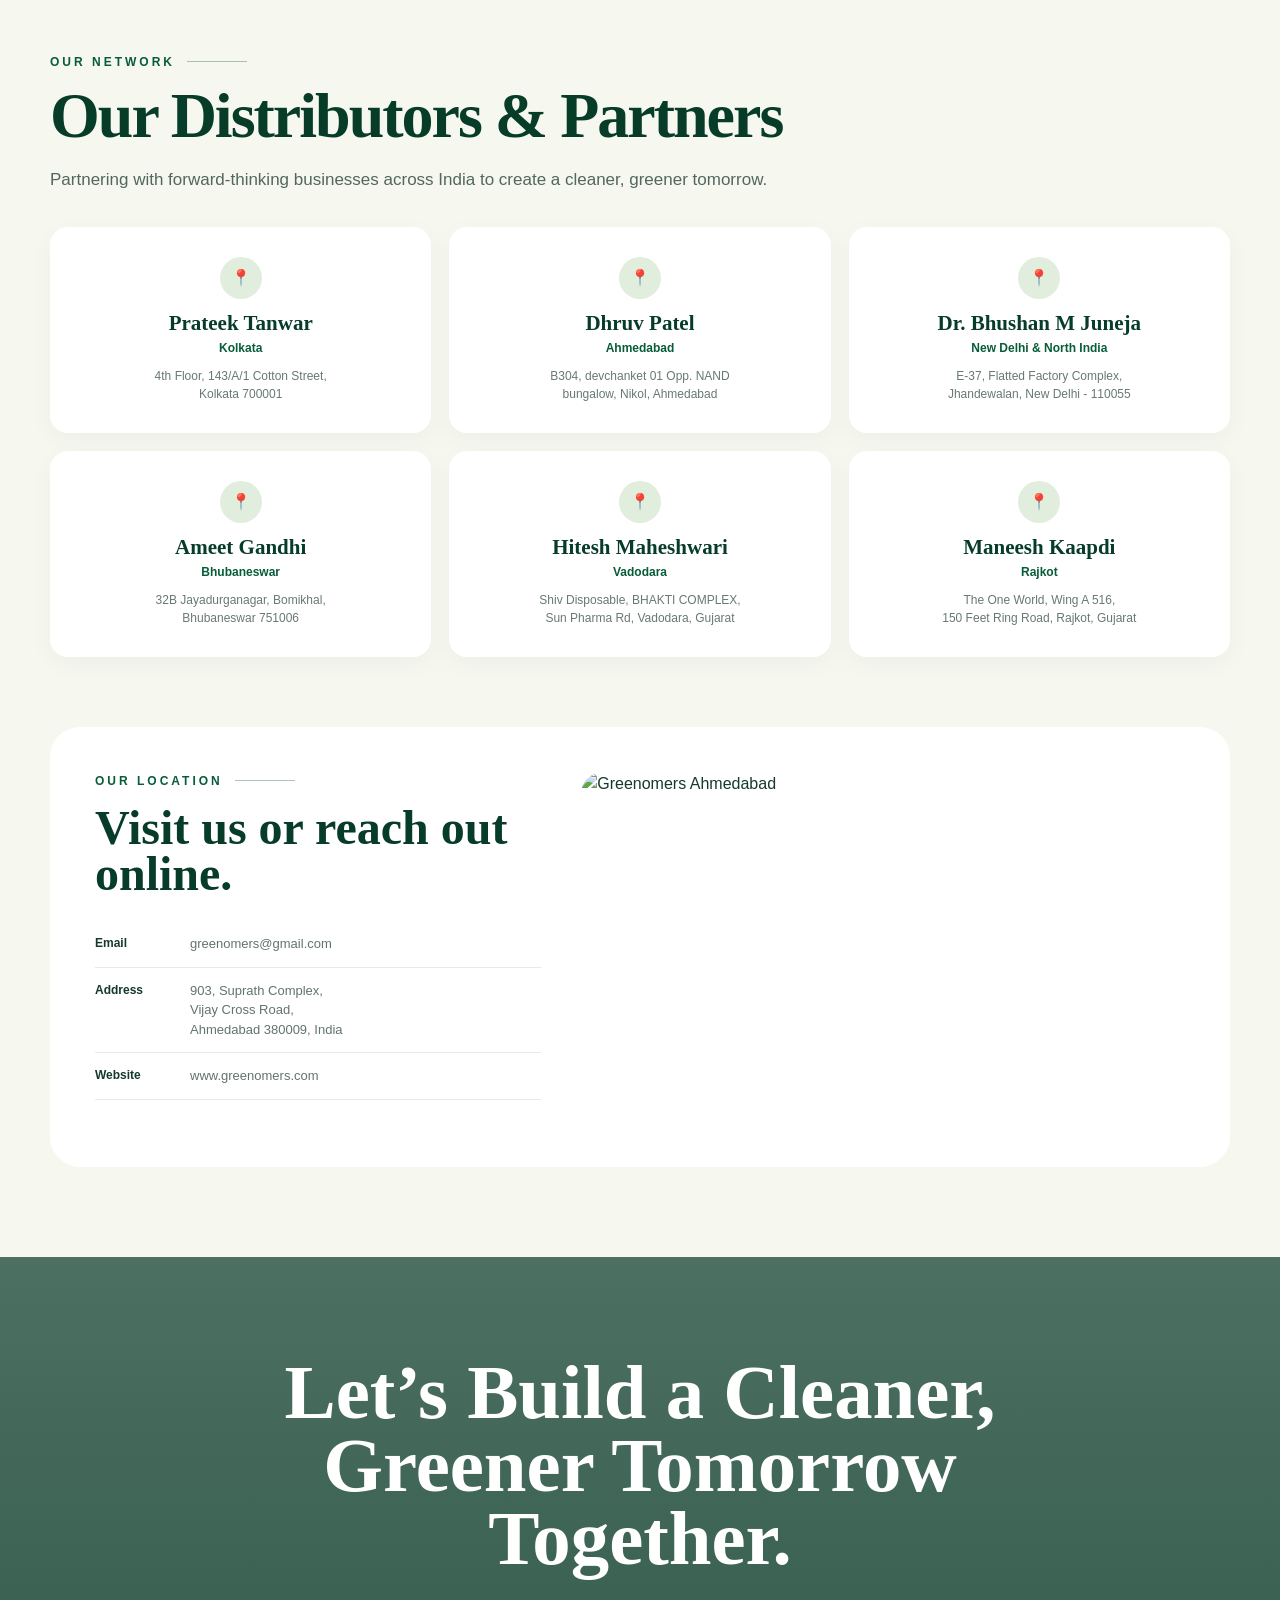
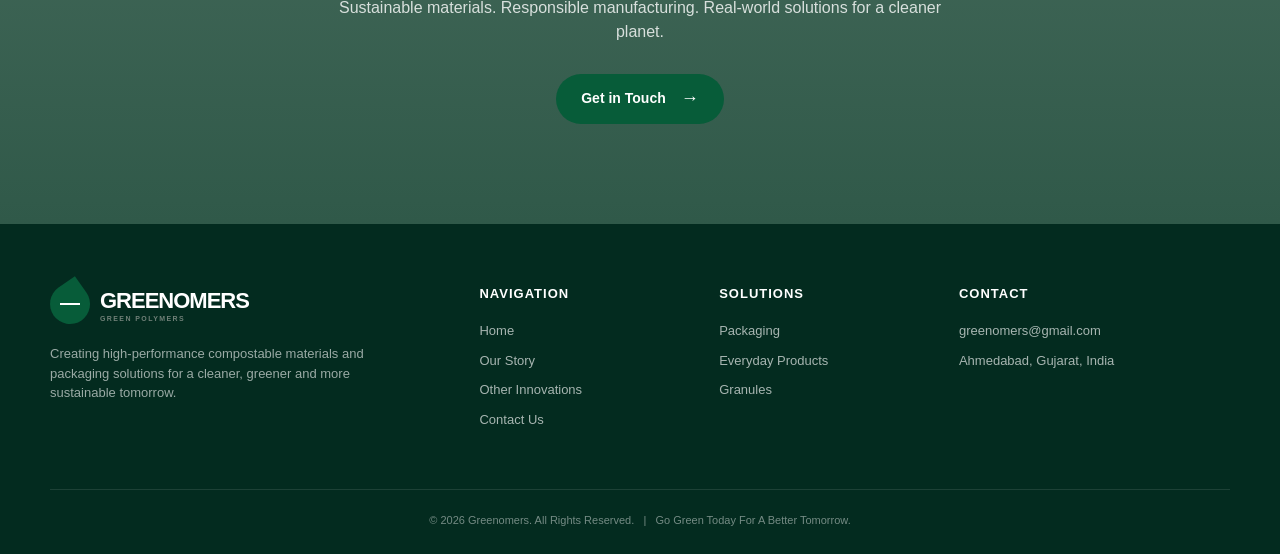
==== commit 06d2e2d4: "Add files via upload" ====
--- a/index.html
+++ b/index.html
@@ -1,24 +1,2745 @@
-<!doctype html><html><head><meta charset="utf-8"><meta name="viewport" content="width=device-width,initial-scale=1"><title>Greenomers | Home</title><link rel="stylesheet" href="assets/style.css"></head><body>
-<header><div class="container nav">
-<a class="logo" href="index.html">GREENOMERS<small>GREEN POLYMERS</small></a>
-<nav class="links">
-<a href="index.html">Home</a>
-<a href="our-story.html">Our Story</a>
-<a href="other-innovations.html">Other Innovations</a>
-<a class="contact" href="contact-us.html">Contact Us</a>
-</nav><button class="menu" aria-label="Menu">☰</button>
-</div></header>
-
-<section class="hero"><div class="container"><div class="eyebrow">Go Green Today For A Better Tomorrow</div><h1>Everyday Packaging.<br>A Cleaner Tomorrow.</h1><p>High-performance, compostable flexible packaging and granules designed for real-world use — so what you buy, ship and consume can return to nature.</p><a class="btn" href="#products">Explore Solutions →</a></div></section>
-<section class="section" id="products"><div class="container"><div class="eyebrow">Our Product Range</div><h2 class="title">Flexible Packaging Solutions for Every Need</h2><p class="desc">From e-commerce and retail to food service, agriculture and industrial applications, our compostable packaging is made for everyday use.</p>
-<div class="grid">
-<div class="card"><div class="ph">ADD E-COMMERCE PACKAGING IMAGE</div><div class="body"><h3>E-Commerce Packaging</h3><p>Mailer bags, courier bags, product pouches and shipping solutions.</p></div></div><div class="card"><div class="ph">ADD ELECTRONICS PACKAGING IMAGE</div><div class="body"><h3>Electronics Packaging</h3><p>Protective pouches, device sleeves, cushioning wraps and anti-scratch packaging.</p></div></div><div class="card"><div class="ph">ADD CLOTHING & APPAREL PACKAGING IMAGE</div><div class="body"><h3>Clothing & Apparel Packaging</h3><p>Garment bags, shopping bags, branding pouches and apparel packaging.</p></div></div><div class="card"><div class="ph">ADD FOOD & GROCERY PACKAGING IMAGE</div><div class="body"><h3>Food & Grocery Packaging</h3><p>Carry bags, produce bags, pouches and everyday grocery solutions.</p></div></div><div class="card"><div class="ph">ADD GARBAGE BAGS IMAGE</div><div class="body"><h3>Garbage Bags</h3><p>Leak-proof and tough bags for hygienic waste disposal.</p></div></div><div class="card"><div class="ph">ADD INDUSTRIAL PACKAGING IMAGE</div><div class="body"><h3>Industrial Packaging</h3><p>Stretch films, protective wraps, liners and high-performance packaging.</p></div></div><div class="card"><div class="ph">ADD AGRICULTURE SOLUTIONS IMAGE</div><div class="body"><h3>Agriculture Solutions</h3><p>Nursery bags, grow bags and agricultural packaging.</p></div></div><div class="card"><div class="ph">ADD CARRY BAGS IMAGE</div><div class="body"><h3>Carry Bags</h3><p>Strong, durable and 100% compostable carry bags for everyday use.</p></div></div>
-</div></div></section>
-<section class="section dark"><div class="container"><div class="eyebrow">Our Innovation</div><h2 class="title">An Integrated, In-House Manufacturing Process.</h2><p class="desc">From natural ingredients to finished products, everything is manufactured in-house.</p><div class="steps"><div class="step"><b>01</b>Natural Ingredients</div><div class="step"><b>02</b>Granule Production</div><div class="step"><b>03</b>Blown Film</div><div class="step"><b>04</b>Cut & Convert</div><div class="step"><b>05</b>Finished Products</div></div></div></section>
-<section class="section"><div class="container"><div class="eyebrow">About Greenomers</div><h2 class="title">Sustainable Materials for a Cleaner Tomorrow.</h2><p class="desc">Greenomers is a leading manufacturer of compostable and biodegradable materials committed to creating sustainable solutions.</p><div class="stats"><div class="stat"><strong>300+</strong>MT production capacity per month</div><div class="stat"><strong>3,500+</strong>MT production capacity per year</div><div class="stat"><strong>100%</strong>Compostable solutions</div><div class="stat"><strong>India</strong>Manufacturing location</div></div></div></section>
-<section class="section"><div class="container"><div class="eyebrow">Testing & Validation</div><h2 class="title">Proven Performance in Real-World Conditions.</h2><div class="items"><div class="item"><h3>Earthworms – Acute Ecotoxicity</h3><p>No toxic effects and environmental safety.</p></div><div class="item"><h3>Germination & Plant Growth</h3><p>High seed germination and healthy plant growth.</p></div><div class="item"><h3>Compostability</h3><p>Designed to disintegrate completely under composting conditions.</p></div></div></div></section>
-<section class="section"><div class="container"><div class="eyebrow">Our Impact</div><h2 class="title">Greenomers & the SDGs</h2><div class="items"><div class="item"><h3>12 — Responsible Consumption</h3></div><div class="item"><h3>13 — Climate Action</h3></div><div class="item"><h3>14 — Life Below Water</h3></div><div class="item"><h3>15 — Life on Land</h3></div></div></div></section>
-<section class="cta"><h2>Let’s Build a Cleaner, Greener Tomorrow Together.</h2><a class="btn" href="contact-us.html">Get in Touch →</a></section>
-<footer><div class="container foot"><div><div class="logo" style="color:white">GREENOMERS</div><p>High-performance compostable materials and packaging solutions for a cleaner, greener tomorrow.</p></div><p>© 2026 Greenomers. All Rights Reserved.</p></div></footer>
-<script src="assets/script.js"></script>
-</body></html>+<!DOCTYPE html>
+<html lang="en">
+<head>
+<meta charset="UTF-8">
+<meta name="viewport" content="width=device-width, initial-scale=1.0">
+
+<title>Greenomers | Go Green Today For A Better Tomorrow</title>
+
+<style>
+/* =========================================================
+   GREENOMERS WEBSITE
+   Complete Responsive HTML
+   Desktop + Tablet + Mobile
+========================================================= */
+
+* {
+    margin: 0;
+    padding: 0;
+    box-sizing: border-box;
+}
+
+html {
+    scroll-behavior: smooth;
+}
+
+body {
+    font-family: Arial, Helvetica, sans-serif;
+    background: #f7f8f1;
+    color: #15392c;
+    line-height: 1.5;
+}
+
+img {
+    display: block;
+    max-width: 100%;
+}
+
+a {
+    color: inherit;
+    text-decoration: none;
+}
+
+button,
+a {
+    -webkit-tap-highlight-color: transparent;
+}
+
+:root {
+    --green: #075c39;
+    --green-dark: #073c29;
+    --green-deep: #042c20;
+    --green-light: #dfeadb;
+    --cream: #f5f3e9;
+    --white: #ffffff;
+    --text: #16382d;
+    --muted: #63756c;
+    --radius: 22px;
+    --shadow: 0 12px 35px rgba(18, 65, 44, .10);
+}
+
+
+/* =========================================================
+   COMMON
+========================================================= */
+
+.container {
+    width: min(1180px, calc(100% - 40px));
+    margin: auto;
+}
+
+.section {
+    padding: 90px 0;
+}
+
+.eyebrow {
+    display: flex;
+    align-items: center;
+    gap: 12px;
+    margin-bottom: 15px;
+    color: var(--green);
+    font-size: 12px;
+    font-weight: 800;
+    letter-spacing: 3px;
+    text-transform: uppercase;
+}
+
+.eyebrow:after {
+    content: "";
+    width: 60px;
+    height: 1px;
+    background: rgba(7, 92, 57, .35);
+}
+
+h1,
+h2,
+h3 {
+    font-family: Georgia, "Times New Roman", serif;
+    line-height: .95;
+    color: var(--green-dark);
+}
+
+.section-title {
+    max-width: 780px;
+    font-size: clamp(42px, 5vw, 72px);
+    letter-spacing: -2px;
+}
+
+.section-description {
+    max-width: 720px;
+    margin-top: 20px;
+    color: #53675d;
+    font-size: 17px;
+}
+
+.green-btn {
+    display: inline-flex;
+    align-items: center;
+    justify-content: center;
+    gap: 15px;
+    min-height: 50px;
+    padding: 0 25px;
+    border-radius: 100px;
+    background: var(--green);
+    color: #fff;
+    font-size: 14px;
+    font-weight: 700;
+    transition: .3s;
+}
+
+.green-btn:hover {
+    background: var(--green-dark);
+    transform: translateY(-2px);
+}
+
+.green-btn span {
+    font-size: 18px;
+}
+
+
+/* =========================================================
+   HEADER
+========================================================= */
+
+.header {
+    position: sticky;
+    top: 0;
+    z-index: 1000;
+    width: 100%;
+    background: rgba(255, 255, 255, .96);
+    backdrop-filter: blur(14px);
+    border-bottom: 1px solid rgba(0,0,0,.06);
+}
+
+.navbar {
+    height: 78px;
+    display: flex;
+    align-items: center;
+    justify-content: space-between;
+}
+
+.logo {
+    display: flex;
+    align-items: center;
+    gap: 10px;
+    color: var(--green);
+    font-weight: 900;
+    font-size: 22px;
+    letter-spacing: -1px;
+}
+
+.logo-mark {
+    width: 40px;
+    height: 40px;
+    border-radius: 50% 0 50% 50%;
+    transform: rotate(-35deg);
+    background: var(--green);
+    position: relative;
+}
+
+.logo-mark:after {
+    content: "";
+    position: absolute;
+    width: 20px;
+    height: 2px;
+    background: #fff;
+    left: 10px;
+    top: 19px;
+    transform: rotate(35deg);
+}
+
+.logo small {
+    display: block;
+    margin-top: -3px;
+    color: #708078;
+    font-size: 7px;
+    letter-spacing: 1.4px;
+}
+
+.nav-links {
+    display: flex;
+    align-items: center;
+    gap: 35px;
+}
+
+.nav-links a {
+    color: #294a3d;
+    font-size: 14px;
+    font-weight: 700;
+    transition: .25s;
+}
+
+.nav-links a:hover {
+    color: var(--green);
+}
+
+.nav-contact {
+    padding: 12px 20px;
+    border-radius: 50px;
+    background: var(--green);
+    color: white !important;
+}
+
+.menu-toggle {
+    display: none;
+    border: 0;
+    background: transparent;
+    cursor: pointer;
+}
+
+.menu-toggle span {
+    display: block;
+    width: 26px;
+    height: 2px;
+    margin: 6px 0;
+    background: var(--green-dark);
+}
+
+
+/* =========================================================
+   HERO
+========================================================= */
+
+.hero {
+    position: relative;
+    min-height: 720px;
+    display: flex;
+    align-items: center;
+    overflow: hidden;
+    background:
+        linear-gradient(90deg,
+            rgba(247,248,241,1) 0%,
+            rgba(247,248,241,.97) 40%,
+            rgba(247,248,241,.20) 73%),
+        url("YOUR-HERO-IMAGE.jpg") center right / cover no-repeat;
+}
+
+.hero:before {
+    content: "";
+    position: absolute;
+    width: 430px;
+    height: 430px;
+    border-radius: 50%;
+    background: rgba(101, 160, 92, .12);
+    filter: blur(20px);
+    right: 4%;
+    bottom: -150px;
+}
+
+.hero-content {
+    position: relative;
+    z-index: 2;
+    max-width: 650px;
+}
+
+.hero-label {
+    margin-bottom: 18px;
+    color: var(--green);
+    font-size: 13px;
+    font-weight: 800;
+    letter-spacing: 3px;
+}
+
+.hero h1 {
+    font-size: clamp(58px, 7vw, 98px);
+    letter-spacing: -5px;
+}
+
+.hero h1 span {
+    color: #166a43;
+}
+
+.hero p {
+    max-width: 590px;
+    margin-top: 25px;
+    color: #4d6559;
+    font-size: 18px;
+}
+
+.hero-actions {
+    display: flex;
+    gap: 12px;
+    margin-top: 30px;
+    flex-wrap: wrap;
+}
+
+.hero-features {
+    display: grid;
+    grid-template-columns: repeat(4, 1fr);
+    gap: 15px;
+    margin-top: 55px;
+}
+
+.hero-feature {
+    padding: 18px;
+    border: 1px solid rgba(10, 91, 57, .12);
+    border-radius: 16px;
+    background: rgba(255,255,255,.72);
+    backdrop-filter: blur(8px);
+}
+
+.feature-icon {
+    width: 38px;
+    height: 38px;
+    display: flex;
+    align-items: center;
+    justify-content: center;
+    margin-bottom: 12px;
+    border-radius: 50%;
+    background: #e5efe2;
+    color: var(--green);
+    font-size: 19px;
+}
+
+.hero-feature strong {
+    display: block;
+    font-size: 12px;
+    line-height: 1.3;
+}
+
+
+/* =========================================================
+   PRODUCT RANGE
+========================================================= */
+
+.products {
+    background: #fff;
+}
+
+.products-header {
+    margin-bottom: 50px;
+}
+
+.product-grid {
+    display: grid;
+    grid-template-columns: repeat(2, 1fr);
+    gap: 20px;
+}
+
+.product-card {
+    min-height: 280px;
+    position: relative;
+    overflow: hidden;
+    border-radius: var(--radius);
+    background: #eef2e8;
+    box-shadow: var(--shadow);
+}
+
+.product-card-image {
+    position: absolute;
+    inset: 0;
+}
+
+.product-card-image img {
+    width: 100%;
+    height: 100%;
+    object-fit: cover;
+    transition: transform .6s ease;
+}
+
+.product-card:hover img {
+    transform: scale(1.05);
+}
+
+.product-overlay {
+    position: absolute;
+    inset: 0;
+    background: linear-gradient(
+        90deg,
+        rgba(4,44,32,.90) 0%,
+        rgba(4,44,32,.60) 45%,
+        rgba(4,44,32,.05) 100%
+    );
+}
+
+.product-content {
+    width: 56%;
+    position: relative;
+    z-index: 2;
+    padding: 35px;
+    color: #fff;
+}
+
+.product-icon {
+    width: 46px;
+    height: 46px;
+    display: flex;
+    align-items: center;
+    justify-content: center;
+    margin-bottom: 25px;
+    border-radius: 50%;
+    background: rgba(255,255,255,.15);
+    font-size: 21px;
+}
+
+.product-content h3 {
+    margin-bottom: 12px;
+    color: white;
+    font-size: 27px;
+    line-height: 1;
+}
+
+.product-content p {
+    color: rgba(255,255,255,.80);
+    font-size: 14px;
+}
+
+
+/* =========================================================
+   MANUFACTURING
+========================================================= */
+
+.manufacturing {
+    background:
+        linear-gradient(rgba(4,52,35,.94), rgba(4,52,35,.94)),
+        url("YOUR-MANUFACTURING-BG.jpg") center/cover;
+    color: #fff;
+}
+
+.manufacturing .eyebrow,
+.manufacturing h2 {
+    color: #fff;
+}
+
+.manufacturing .eyebrow:after {
+    background: rgba(255,255,255,.4);
+}
+
+.manufacturing .section-description {
+    color: rgba(255,255,255,.7);
+}
+
+.process {
+    display: grid;
+    grid-template-columns: repeat(5, 1fr);
+    margin-top: 55px;
+}
+
+.process-step {
+    position: relative;
+    padding: 25px 18px;
+    text-align: center;
+}
+
+.process-step:not(:last-child):after {
+    content: "";
+    width: 40%;
+    height: 1px;
+    position: absolute;
+    right: -20%;
+    top: 51px;
+    background: rgba(255,255,255,.35);
+}
+
+.process-number {
+    width: 55px;
+    height: 55px;
+    display: flex;
+    align-items: center;
+    justify-content: center;
+    margin: 0 auto 20px;
+    border-radius: 50%;
+    background: #fff;
+    color: var(--green);
+    font-weight: 900;
+}
+
+.process-step h4 {
+    margin-bottom: 8px;
+    font-size: 14px;
+}
+
+.process-step p {
+    color: rgba(255,255,255,.62);
+    font-size: 12px;
+}
+
+
+/* =========================================================
+   ABOUT
+========================================================= */
+
+.about {
+    background: #f2f4e9;
+}
+
+.about-grid {
+    display: grid;
+    grid-template-columns: .9fr 1.1fr;
+    align-items: center;
+    gap: 70px;
+}
+
+.about-image {
+    height: 540px;
+    overflow: hidden;
+    border-radius: 30px;
+    box-shadow: var(--shadow);
+}
+
+.about-image img {
+    width: 100%;
+    height: 100%;
+    object-fit: cover;
+}
+
+.stats {
+    display: grid;
+    grid-template-columns: repeat(2, 1fr);
+    gap: 15px;
+    margin-top: 35px;
+}
+
+.stat {
+    padding: 25px;
+    border-radius: 18px;
+    background: #fff;
+}
+
+.stat strong {
+    display: block;
+    color: var(--green);
+    font-family: Georgia, serif;
+    font-size: 35px;
+}
+
+.stat span {
+    color: #64756d;
+    font-size: 12px;
+}
+
+
+/* =========================================================
+   TESTING
+========================================================= */
+
+.testing {
+    background: #fff;
+}
+
+.test-grid {
+    display: grid;
+    grid-template-columns: repeat(3, 1fr);
+    gap: 20px;
+    margin-top: 45px;
+}
+
+.test-card {
+    padding: 32px;
+    border-radius: 22px;
+    background: #f4f6ee;
+    border: 1px solid #e5eadf;
+}
+
+.test-card-icon {
+    width: 55px;
+    height: 55px;
+    display: flex;
+    align-items: center;
+    justify-content: center;
+    margin-bottom: 22px;
+    border-radius: 50%;
+    background: var(--green);
+    color: #fff;
+    font-size: 24px;
+}
+
+.test-card h3 {
+    margin-bottom: 12px;
+    font-size: 25px;
+}
+
+.test-card p {
+    color: #65776e;
+    font-size: 14px;
+}
+
+.test-result {
+    display: inline-block;
+    margin-top: 20px;
+    padding: 8px 13px;
+    border-radius: 50px;
+    background: #deead9;
+    color: var(--green);
+    font-size: 11px;
+    font-weight: 800;
+}
+
+
+/* =========================================================
+   CERTIFICATIONS
+========================================================= */
+
+.certifications {
+    padding: 60px 0;
+    background: #eff3e8;
+}
+
+.cert-grid {
+    display: grid;
+    grid-template-columns: repeat(6, 1fr);
+    gap: 15px;
+}
+
+.cert {
+    min-height: 150px;
+    padding: 20px;
+    display: flex;
+    flex-direction: column;
+    align-items: center;
+    justify-content: center;
+    text-align: center;
+    border-radius: 16px;
+    background: white;
+}
+
+.cert strong {
+    color: var(--green-dark);
+    font-size: 12px;
+}
+
+.cert span {
+    margin-top: 8px;
+    color: #728078;
+    font-size: 10px;
+}
+
+
+/* =========================================================
+   SDGS
+========================================================= */
+
+.sdgs {
+    position: relative;
+    overflow: hidden;
+    background:
+        linear-gradient(90deg, rgba(245,247,238,.98), rgba(245,247,238,.7)),
+        url("YOUR-SDG-BACKGROUND.jpg") center/cover;
+}
+
+.sdg-grid {
+    display: grid;
+    grid-template-columns: repeat(4, 1fr);
+    gap: 18px;
+    margin-top: 45px;
+}
+
+.sdg-card {
+    min-height: 240px;
+    padding: 28px;
+    display: flex;
+    flex-direction: column;
+    justify-content: space-between;
+    border-radius: 22px;
+    color: #fff;
+    box-shadow: var(--shadow);
+}
+
+.sdg-card:nth-child(1) { background:#bd8a13; }
+.sdg-card:nth-child(2) { background:#37733b; }
+.sdg-card:nth-child(3) { background:#1789ba; }
+.sdg-card:nth-child(4) { background:#4d9a2f; }
+
+.sdg-number {
+    font-size: 45px;
+    font-weight: 900;
+}
+
+.sdg-card strong {
+    font-size: 17px;
+}
+
+.sdg-card p {
+    margin-top: 15px;
+    color: rgba(255,255,255,.85);
+    font-size: 12px;
+}
+
+
+/* =========================================================
+   STORY
+========================================================= */
+
+.story {
+    background: #f5f0df;
+}
+
+.story-header {
+    text-align: center;
+    margin-bottom: 70px;
+}
+
+.story-header .eyebrow {
+    justify-content: center;
+}
+
+.story-header .eyebrow:after {
+    display: none;
+}
+
+.story-header .section-title,
+.story-header .section-description {
+    margin-left: auto;
+    margin-right: auto;
+}
+
+.timeline {
+    max-width: 980px;
+    margin: auto;
+    position: relative;
+}
+
+.timeline:before {
+    content: "";
+    width: 2px;
+    position: absolute;
+    top: 0;
+    bottom: 0;
+    left: 50%;
+    background: rgba(7,92,57,.25);
+}
+
+.timeline-item {
+    display: grid;
+    grid-template-columns: 1fr 1fr;
+    gap: 80px;
+    margin-bottom: 60px;
+    position: relative;
+}
+
+.timeline-item:before {
+    content: "";
+    width: 18px;
+    height: 18px;
+    position: absolute;
+    left: 50%;
+    top: 30px;
+    transform: translateX(-50%);
+    border: 5px solid #f5f0df;
+    border-radius: 50%;
+    background: var(--green);
+    box-shadow: 0 0 0 2px var(--green);
+}
+
+.timeline-year {
+    padding: 25px 0;
+}
+
+.timeline-year strong {
+    color: var(--green);
+    font-family: Georgia, serif;
+    font-size: 50px;
+}
+
+.timeline-card {
+    overflow: hidden;
+    border-radius: 22px;
+    background: #fff;
+    box-shadow: var(--shadow);
+}
+
+.timeline-image {
+    height: 220px;
+}
+
+.timeline-image img {
+    width: 100%;
+    height: 100%;
+    object-fit: cover;
+}
+
+.timeline-content {
+    padding: 28px;
+}
+
+.timeline-content h3 {
+    margin-bottom: 12px;
+    font-size: 31px;
+}
+
+.timeline-content p {
+    color: #62746b;
+    font-size: 14px;
+}
+
+.timeline-item:nth-child(even) .timeline-year {
+    grid-column: 2;
+    grid-row: 1;
+}
+
+.timeline-item:nth-child(even) .timeline-card {
+    grid-column: 1;
+    grid-row: 1;
+}
+
+
+/* =========================================================
+   TEAM
+========================================================= */
+
+.team {
+    background: #fff;
+}
+
+.team-grid {
+    display: grid;
+    grid-template-columns: repeat(4, 1fr);
+    gap: 20px;
+    margin-top: 45px;
+}
+
+.team-card {
+    overflow: hidden;
+    border-radius: 20px;
+    background: #f3f5ed;
+}
+
+.team-photo {
+    height: 260px;
+    background: #dce7d7;
+}
+
+.team-photo img {
+    width: 100%;
+    height: 100%;
+    object-fit: cover;
+}
+
+.team-info {
+    padding: 20px;
+}
+
+.team-info h3 {
+    font-size: 21px;
+}
+
+.team-info span {
+    display: block;
+    margin-top: 6px;
+    color: var(--green);
+    font-size: 11px;
+    font-weight: 800;
+}
+
+
+/* =========================================================
+   OTHER INNOVATIONS
+========================================================= */
+
+.innovations {
+    background: #edf3e8;
+}
+
+.innovation-top {
+    display: grid;
+    grid-template-columns: 1fr .8fr;
+    gap: 50px;
+    align-items: center;
+    margin-bottom: 60px;
+}
+
+.innovation-image {
+    height: 430px;
+    overflow: hidden;
+    border-radius: 30px;
+}
+
+.innovation-image img {
+    width: 100%;
+    height: 100%;
+    object-fit: cover;
+}
+
+.innovation-features {
+    display: grid;
+    grid-template-columns: repeat(5, 1fr);
+    gap: 12px;
+    margin-top: 30px;
+}
+
+.innovation-feature {
+    padding: 17px 10px;
+    border-radius: 15px;
+    background: white;
+    text-align: center;
+    font-size: 11px;
+    font-weight: 700;
+}
+
+.everyday-grid {
+    display: grid;
+    grid-template-columns: repeat(3, 1fr);
+    gap: 18px;
+}
+
+.everyday-card {
+    padding: 30px;
+    border-radius: 22px;
+    background: #fff;
+    min-height: 260px;
+}
+
+.everyday-card h3 {
+    font-size: 28px;
+}
+
+.everyday-card p {
+    margin-top: 12px;
+    color: #617269;
+    font-size: 14px;
+}
+
+.everyday-card ul {
+    margin: 18px 0 0 18px;
+    color: #50655a;
+    font-size: 13px;
+}
+
+
+/* =========================================================
+   GRANULES
+========================================================= */
+
+.granules {
+    background: var(--green-dark);
+    color: #fff;
+}
+
+.granules .eyebrow,
+.granules h2 {
+    color: #fff;
+}
+
+.granules .section-description {
+    color: rgba(255,255,255,.7);
+}
+
+.granule-grid {
+    display: grid;
+    grid-template-columns: repeat(2, 1fr);
+    gap: 18px;
+    margin-top: 45px;
+}
+
+.granule-card {
+    display: grid;
+    grid-template-columns: 70px 1fr;
+    gap: 20px;
+    padding: 28px;
+    border-radius: 22px;
+    background: #fff;
+    color: var(--text);
+}
+
+.granule-number {
+    width: 60px;
+    height: 60px;
+    display: flex;
+    align-items: center;
+    justify-content: center;
+    border-radius: 50%;
+    background: #e4eddf;
+    color: var(--green);
+    font-weight: 900;
+}
+
+.granule-card h3 {
+    font-size: 25px;
+}
+
+.granule-card p {
+    margin-top: 10px;
+    color: #66766e;
+    font-size: 13px;
+}
+
+
+/* =========================================================
+   CONTACT
+========================================================= */
+
+.contact {
+    background: #f6f7ef;
+}
+
+.contact-hero {
+    margin-bottom: 65px;
+    padding: 65px;
+    border-radius: 35px;
+    background:
+        linear-gradient(90deg, rgba(247,249,241,.97), rgba(247,249,241,.30)),
+        url("YOUR-CONTACT-HERO.jpg") center/cover;
+}
+
+.contact-options {
+    display: grid;
+    grid-template-columns: repeat(4, 1fr);
+    gap: 15px;
+    margin-top: 35px;
+}
+
+.contact-option {
+    padding: 22px;
+    border-radius: 16px;
+    background: rgba(255,255,255,.85);
+    text-align: center;
+    font-size: 13px;
+    font-weight: 800;
+}
+
+.contact-option span {
+    display: block;
+    margin-bottom: 8px;
+    font-size: 25px;
+}
+
+
+/* DISTRIBUTORS */
+
+.distributors {
+    margin-top: 40px;
+}
+
+.distributor-grid {
+    display: grid;
+    grid-template-columns: repeat(3, 1fr);
+    gap: 18px;
+    margin-top: 35px;
+}
+
+.distributor {
+    padding: 30px;
+    border-radius: 18px;
+    background: #fff;
+    box-shadow: 0 7px 25px rgba(0,0,0,.04);
+    text-align: center;
+}
+
+.pin {
+    width: 42px;
+    height: 42px;
+    margin: 0 auto 15px;
+    display: flex;
+    align-items: center;
+    justify-content: center;
+    border-radius: 50%;
+    background: #e1eddd;
+}
+
+.distributor h3 {
+    font-size: 21px;
+}
+
+.distributor strong {
+    display: block;
+    margin: 5px 0 10px;
+    color: var(--green);
+    font-size: 12px;
+}
+
+.distributor p {
+    color: #687970;
+    font-size: 12px;
+}
+
+
+/* LOCATION */
+
+.location {
+    display: grid;
+    grid-template-columns: .85fr 1.15fr;
+    gap: 40px;
+    margin-top: 70px;
+    padding: 45px;
+    border-radius: 30px;
+    background: #fff;
+}
+
+.location h2 {
+    font-size: 48px;
+}
+
+.location-list {
+    margin-top: 25px;
+}
+
+.location-item {
+    display: flex;
+    gap: 15px;
+    padding: 13px 0;
+    border-bottom: 1px solid #e9ece6;
+}
+
+.location-item strong {
+    min-width: 80px;
+    font-size: 12px;
+}
+
+.location-item span {
+    color: #62746b;
+    font-size: 13px;
+}
+
+.location-image {
+    min-height: 350px;
+    overflow: hidden;
+    border-radius: 22px;
+}
+
+.location-image img {
+    width: 100%;
+    height: 100%;
+    object-fit: cover;
+}
+
+
+/* =========================================================
+   CTA
+========================================================= */
+
+.final-cta {
+    position: relative;
+    overflow: hidden;
+    padding: 100px 20px;
+    background:
+        linear-gradient(rgba(4,54,36,.70), rgba(4,54,36,.82)),
+        url("YOUR-CTA-BACKGROUND.jpg") center/cover;
+    text-align: center;
+    color: #fff;
+}
+
+.final-cta h2 {
+    max-width: 800px;
+    margin: auto;
+    color: white;
+    font-size: clamp(45px, 6vw, 80px);
+}
+
+.final-cta p {
+    max-width: 650px;
+    margin: 20px auto 30px;
+    color: rgba(255,255,255,.8);
+}
+
+
+/* =========================================================
+   FOOTER
+========================================================= */
+
+.footer {
+    padding: 60px 0 25px;
+    background: #032b1f;
+    color: #fff;
+}
+
+.footer-grid {
+    display: grid;
+    grid-template-columns: 1.4fr .7fr .7fr 1fr;
+    gap: 50px;
+}
+
+.footer .logo {
+    color: #fff;
+}
+
+.footer-about {
+    max-width: 360px;
+    margin-top: 20px;
+    color: rgba(255,255,255,.60);
+    font-size: 13px;
+}
+
+.footer h4 {
+    margin-bottom: 18px;
+    font-size: 13px;
+    text-transform: uppercase;
+    letter-spacing: 1px;
+}
+
+.footer-links a {
+    display: block;
+    margin: 10px 0;
+    color: rgba(255,255,255,.65);
+    font-size: 13px;
+}
+
+.footer-links a:hover {
+    color: #fff;
+}
+
+.copyright {
+    margin-top: 50px;
+    padding-top: 22px;
+    border-top: 1px solid rgba(255,255,255,.1);
+    color: rgba(255,255,255,.45);
+    font-size: 11px;
+    text-align: center;
+}
+
+
+/* =========================================================
+   RESPONSIVE
+========================================================= */
+
+@media(max-width: 1000px) {
+
+    .hero-features {
+        grid-template-columns: repeat(2, 1fr);
+    }
+
+    .about-grid,
+    .innovation-top,
+    .location {
+        grid-template-columns: 1fr;
+    }
+
+    .test-grid,
+    .everyday-grid,
+    .distributor-grid {
+        grid-template-columns: repeat(2, 1fr);
+    }
+
+    .cert-grid {
+        grid-template-columns: repeat(3, 1fr);
+    }
+
+    .sdg-grid,
+    .team-grid {
+        grid-template-columns: repeat(2, 1fr);
+    }
+
+    .process {
+        grid-template-columns: repeat(3, 1fr);
+    }
+
+    .process-step:after {
+        display: none;
+    }
+
+    .innovation-features {
+        grid-template-columns: repeat(3, 1fr);
+    }
+
+    .footer-grid {
+        grid-template-columns: repeat(2, 1fr);
+    }
+}
+
+
+@media(max-width: 768px) {
+
+    .section {
+        padding: 65px 0;
+    }
+
+    .container {
+        width: min(100% - 28px, 1180px);
+    }
+
+    .navbar {
+        height: 68px;
+    }
+
+    .menu-toggle {
+        display: block;
+    }
+
+    .nav-links {
+        display: none;
+        position: absolute;
+        top: 68px;
+        left: 0;
+        right: 0;
+        padding: 25px 20px;
+        flex-direction: column;
+        align-items: stretch;
+        gap: 5px;
+        background: #fff;
+        box-shadow: 0 15px 30px rgba(0,0,0,.08);
+    }
+
+    .nav-links.active {
+        display: flex;
+    }
+
+    .nav-links a {
+        padding: 13px 10px;
+    }
+
+    .nav-contact {
+        text-align: center;
+    }
+
+    .hero {
+        min-height: auto;
+        padding: 80px 0;
+        background:
+            linear-gradient(rgba(247,248,241,.88), rgba(247,248,241,.96)),
+            url("YOUR-HERO-IMAGE.jpg") center/cover;
+    }
+
+    .hero h1 {
+        font-size: 58px;
+        letter-spacing: -3px;
+    }
+
+    .product-grid {
+        grid-template-columns: 1fr;
+    }
+
+    .product-card {
+        min-height: 330px;
+    }
+
+    .product-content {
+        width: 75%;
+    }
+
+    .process {
+        grid-template-columns: repeat(2, 1fr);
+    }
+
+    .timeline:before {
+        left: 9px;
+    }
+
+    .timeline-item {
+        grid-template-columns: 1fr;
+        gap: 10px;
+        padding-left: 40px;
+    }
+
+    .timeline-item:before {
+        left: 9px;
+        top: 20px;
+    }
+
+    .timeline-item:nth-child(even) .timeline-year,
+    .timeline-item:nth-child(even) .timeline-card {
+        grid-column: auto;
+        grid-row: auto;
+    }
+
+    .timeline-year strong {
+        font-size: 38px;
+    }
+
+    .granule-grid {
+        grid-template-columns: 1fr;
+    }
+
+    .contact-hero {
+        padding: 35px 25px;
+    }
+
+    .contact-options {
+        grid-template-columns: repeat(2, 1fr);
+    }
+
+    .footer-grid {
+        grid-template-columns: 1fr 1fr;
+    }
+}
+
+
+@media(max-width: 560px) {
+
+    .hero h1 {
+        font-size: 48px;
+    }
+
+    .hero p {
+        font-size: 15px;
+    }
+
+    .hero-features,
+    .stats,
+    .test-grid,
+    .cert-grid,
+    .sdg-grid,
+    .team-grid,
+    .everyday-grid,
+    .distributor-grid,
+    .contact-options {
+        grid-template-columns: 1fr;
+    }
+
+    .process {
+        grid-template-columns: 1fr;
+    }
+
+    .innovation-features {
+        grid-template-columns: repeat(2, 1fr);
+    }
+
+    .product-content {
+        width: 90%;
+        padding: 28px;
+    }
+
+    .about-image,
+    .innovation-image {
+        height: 350px;
+    }
+
+    .granule-card {
+        grid-template-columns: 1fr;
+    }
+
+    .contact-hero {
+        padding: 30px 20px;
+    }
+
+    .location {
+        padding: 25px;
+    }
+
+    .location h2 {
+        font-size: 39px;
+    }
+
+    .footer-grid {
+        grid-template-columns: 1fr;
+    }
+}
+
+</style>
+</head>
+
+<body>
+
+
+<!-- ======================================================
+     HEADER
+====================================================== -->
+
+<header class="header">
+    <div class="container navbar">
+
+        <a href="#home" class="logo">
+            <div class="logo-mark"></div>
+            <div>
+                GREENOMERS
+                <small>GREEN POLYMERS</small>
+            </div>
+        </a>
+
+        <nav class="nav-links" id="navLinks">
+            <a href="#home">Home</a>
+            <a href="#story">Our Story</a>
+            <a href="#innovations">Other Innovations</a>
+            <a href="#contact" class="nav-contact">Contact Us</a>
+        </nav>
+
+        <button class="menu-toggle" id="menuToggle" aria-label="Open Menu">
+            <span></span>
+            <span></span>
+            <span></span>
+        </button>
+
+    </div>
+</header>
+
+
+<!-- ======================================================
+     HOME / HERO
+====================================================== -->
+
+<section class="hero" id="home">
+
+    <div class="container">
+
+        <div class="hero-content">
+
+            <div class="hero-label">
+                GO GREEN TODAY FOR A BETTER TOMORROW
+            </div>
+
+            <h1>
+                Everyday<br>
+                Packaging.<br>
+                <span>A Cleaner<br>Tomorrow.</span>
+            </h1>
+
+            <p>
+                High-performance, compostable flexible packaging and
+                granules designed for real world use — so less things
+                you buy, ship and consume can return to nature.
+            </p>
+
+            <div class="hero-actions">
+                <a href="#products" class="green-btn">
+                    Explore Solutions <span>→</span>
+                </a>
+            </div>
+
+            <div class="hero-features">
+
+                <div class="hero-feature">
+                    <div class="feature-icon">🌱</div>
+                    <strong>Compostable Materials</strong>
+                </div>
+
+                <div class="hero-feature">
+                    <div class="feature-icon">⚙</div>
+                    <strong>Strong & Reliable Performance</strong>
+                </div>
+
+                <div class="hero-feature">
+                    <div class="feature-icon">♻</div>
+                    <strong>Wide Range of Applications</strong>
+                </div>
+
+                <div class="hero-feature">
+                    <div class="feature-icon">🌍</div>
+                    <strong>Designed for a Circular Future</strong>
+                </div>
+
+            </div>
+
+        </div>
+
+    </div>
+
+</section>
+
+
+<!-- ======================================================
+     PRODUCT RANGE
+====================================================== -->
+
+<section class="section products" id="products">
+
+<div class="container">
+
+    <div class="products-header">
+
+        <div class="eyebrow">Our Product Range</div>
+
+        <h2 class="section-title">
+            Flexible Packaging Solutions for Every Need
+        </h2>
+
+        <p class="section-description">
+            From e-commerce and retail to food service, agriculture and
+            industrial applications, our compostable packaging is made
+            for everyday use — without compromising on performance.
+        </p>
+
+    </div>
+
+
+    <div class="product-grid">
+
+        <article class="product-card">
+            <div class="product-card-image">
+                <img src="YOUR-ECOMMERCE-IMAGE.jpg" alt="E-Commerce Packaging">
+            </div>
+            <div class="product-overlay"></div>
+            <div class="product-content">
+                <div class="product-icon">🛒</div>
+                <h3>E-Commerce Packaging</h3>
+                <p>
+                    Mailer bags, courier bags, product pouches
+                    and shipping solutions.
+                </p>
+            </div>
+        </article>
+
+
+        <article class="product-card">
+            <div class="product-card-image">
+                <img src="YOUR-ELECTRONICS-IMAGE.jpg" alt="Electronics Packaging">
+            </div>
+            <div class="product-overlay"></div>
+            <div class="product-content">
+                <div class="product-icon">▣</div>
+                <h3>Electronics Packaging</h3>
+                <p>
+                    Protective pouches, device sleeves,
+                    cushioning wraps and anti-scratch packaging.
+                </p>
+            </div>
+        </article>
+
+
+        <article class="product-card">
+            <div class="product-card-image">
+                <img src="YOUR-CLOTHING-IMAGE.jpg" alt="Clothing Packaging">
+            </div>
+            <div class="product-overlay"></div>
+            <div class="product-content">
+                <div class="product-icon">♧</div>
+                <h3>Clothing & Apparel Packaging</h3>
+                <p>
+                    Garment bags, shopping bags,
+                    branding pouches and apparel packaging.
+                </p>
+            </div>
+        </article>
+
+
+        <article class="product-card">
+            <div class="product-card-image">
+                <img src="YOUR-FOOD-IMAGE.jpg" alt="Food Packaging">
+            </div>
+            <div class="product-overlay"></div>
+            <div class="product-content">
+                <div class="product-icon">♨</div>
+                <h3>Food & Grocery Packaging</h3>
+                <p>
+                    Carry bags, produce bags,
+                    pouches and everyday grocery solutions.
+                </p>
+            </div>
+        </article>
+
+
+        <article class="product-card">
+            <div class="product-card-image">
+                <img src="YOUR-GARBAGE-IMAGE.jpg" alt="Garbage Bags">
+            </div>
+            <div class="product-overlay"></div>
+            <div class="product-content">
+                <div class="product-icon">♲</div>
+                <h3>Garbage Bags</h3>
+                <p>
+                    Leak-proof and tough solutions
+                    for hygienic waste disposal.
+                </p>
+            </div>
+        </article>
+
+
+        <article class="product-card">
+            <div class="product-card-image">
+                <img src="YOUR-INDUSTRIAL-IMAGE.jpg" alt="Industrial Packaging">
+            </div>
+            <div class="product-overlay"></div>
+            <div class="product-content">
+                <div class="product-icon">⚙</div>
+                <h3>Industrial Packaging</h3>
+                <p>
+                    Stretch films, protective wraps,
+                    liners and high-performance packaging.
+                </p>
+            </div>
+        </article>
+
+
+        <article class="product-card">
+            <div class="product-card-image">
+                <img src="YOUR-AGRICULTURE-IMAGE.jpg" alt="Agriculture Solutions">
+            </div>
+            <div class="product-overlay"></div>
+            <div class="product-content">
+                <div class="product-icon">🌱</div>
+                <h3>Agriculture Solutions</h3>
+                <p>
+                    Nursery bags, grow bags and agricultural
+                    packaging that supports a healthier environment.
+                </p>
+            </div>
+        </article>
+
+
+        <article class="product-card">
+            <div class="product-card-image">
+                <img src="YOUR-CARRY-BAGS-IMAGE.jpg" alt="Carry Bags">
+            </div>
+            <div class="product-overlay"></div>
+            <div class="product-content">
+                <div class="product-icon">▢</div>
+                <h3>Carry Bags</h3>
+                <p>
+                    Strong, durable and 100% compostable
+                    carry bags for everyday use.
+                </p>
+            </div>
+        </article>
+
+    </div>
+
+</div>
+</section>
+
+
+<!-- ======================================================
+     MANUFACTURING
+====================================================== -->
+
+<section class="section manufacturing">
+
+<div class="container">
+
+    <div class="eyebrow">Our Innovation</div>
+
+    <h2 class="section-title">
+        An Integrated, In-House Manufacturing Process.
+    </h2>
+
+    <p class="section-description">
+        From natural ingredients to finished products,
+        everything is manufactured in-house, ensuring high
+        quality standards and consistent performance.
+    </p>
+
+
+    <div class="process">
+
+        <div class="process-step">
+            <div class="process-number">01</div>
+            <h4>Natural Ingredients</h4>
+            <p>Naturally sourced raw materials.</p>
+        </div>
+
+        <div class="process-step">
+            <div class="process-number">02</div>
+            <h4>Granule Production</h4>
+            <p>Advanced processing to produce high-performance granules.</p>
+        </div>
+
+        <div class="process-step">
+            <div class="process-number">03</div>
+            <h4>Blown Film</h4>
+            <p>Granules converted into high-quality biodegradable films.</p>
+        </div>
+
+        <div class="process-step">
+            <div class="process-number">04</div>
+            <h4>Cut & Convert</h4>
+            <p>Precision cutting and conversion into products.</p>
+        </div>
+
+        <div class="process-step">
+            <div class="process-number">05</div>
+            <h4>Finished Products</h4>
+            <p>Ready for industries and everyday use.</p>
+        </div>
+
+    </div>
+
+</div>
+</section>
+
+
+<!-- ======================================================
+     ABOUT
+====================================================== -->
+
+<section class="section about">
+
+<div class="container about-grid">
+
+    <div class="about-image">
+        <img src="YOUR-FACTORY-IMAGE.jpg" alt="Greenomers Manufacturing Facility">
+    </div>
+
+    <div>
+
+        <div class="eyebrow">About Greenomers</div>
+
+        <h2 class="section-title">
+            Sustainable Materials for a Cleaner Tomorrow.
+        </h2>
+
+        <p class="section-description">
+            Greenomers is a leading manufacturer of compostable
+            and biodegradable materials, committed to creating
+            sustainable solutions for cleaner manufacturing.
+        </p>
+
+        <div class="stats">
+
+            <div class="stat">
+                <strong>300+</strong>
+                <span>MT Production Capacity Per Month</span>
+            </div>
+
+            <div class="stat">
+                <strong>3,500+</strong>
+                <span>MT Production Capacity Per Year</span>
+            </div>
+
+            <div class="stat">
+                <strong>100%</strong>
+                <span>Compostable Solutions</span>
+            </div>
+
+            <div class="stat">
+                <strong>India</strong>
+                <span>Manufacturing Location</span>
+            </div>
+
+        </div>
+
+    </div>
+
+</div>
+</section>
+
+
+<!-- ======================================================
+     TESTING
+====================================================== -->
+
+<section class="section testing">
+
+<div class="container">
+
+    <div class="eyebrow">Testing & Validation</div>
+
+    <h2 class="section-title">
+        Proven Performance in Real-World Conditions.
+    </h2>
+
+    <p class="section-description">
+        Our products are tested by internationally recognized
+        organizations to ensure complete biodegradation,
+        minimal environmental impact and safe return to nature.
+    </p>
+
+
+    <div class="test-grid">
+
+        <div class="test-card">
+            <div class="test-card-icon">🪱</div>
+            <h3>Earthworms – Acute Ecotoxicity</h3>
+            <p>
+                Survival of earthworms demonstrates environmental
+                safety and no toxic effects.
+            </p>
+            <span class="test-result">NO TOXIC EFFECTS</span>
+        </div>
+
+        <div class="test-card">
+            <div class="test-card-icon">🌱</div>
+            <h3>Germination & Plant Growth Study</h3>
+            <p>
+                Testing confirms compost suitability for plants
+                and healthy seed germination.
+            </p>
+            <span class="test-result">HEALTHY PLANT GROWTH</span>
+        </div>
+
+        <div class="test-card">
+            <div class="test-card-icon">♻</div>
+            <h3>Compostability – Disintegration</h3>
+            <p>
+                Products are designed to disintegrate under
+                controlled composting conditions.
+            </p>
+            <span class="test-result">100% COMPOSTABLE</span>
+        </div>
+
+    </div>
+
+</div>
+</section>
+
+
+<!-- ======================================================
+     CERTIFICATIONS
+====================================================== -->
+
+<section class="certifications">
+
+<div class="container cert-grid">
+
+    <div class="cert">
+        <strong>ISO 17088:2021</strong>
+        <span>Plastics – Organic Recycling</span>
+    </div>
+
+    <div class="cert">
+        <strong>ISO 9001:2015</strong>
+        <span>Quality Management System</span>
+    </div>
+
+    <div class="cert">
+        <strong>GMP</strong>
+        <span>Good Manufacturing Practice</span>
+    </div>
+
+    <div class="cert">
+        <strong>DIN Geprüft</strong>
+        <span>Compostable Materials</span>
+    </div>
+
+    <div class="cert">
+        <strong>Disintegration</strong>
+        <span>Degradation Testing</span>
+    </div>
+
+    <div class="cert">
+        <strong>Ecotoxicity</strong>
+        <span>Environmental Safety Testing</span>
+    </div>
+
+</div>
+</section>
+
+
+<!-- ======================================================
+     SDG
+====================================================== -->
+
+<section class="section sdgs">
+
+<div class="container">
+
+    <div class="eyebrow">Our Impact</div>
+
+    <h2 class="section-title">
+        Greenomers & the SDGs
+    </h2>
+
+    <p class="section-description">
+        Our innovation and business practices directly support
+        the United Nations Sustainable Development Goals for
+        a cleaner, healthier and more sustainable planet.
+    </p>
+
+
+    <div class="sdg-grid">
+
+        <div class="sdg-card">
+            <div class="sdg-number">12</div>
+            <div>
+                <strong>Responsible Consumption & Production</strong>
+                <p>Compostable products reduce plastic waste.</p>
+            </div>
+        </div>
+
+        <div class="sdg-card">
+            <div class="sdg-number">13</div>
+            <div>
+                <strong>Climate Action</strong>
+                <p>Lower carbon footprint through responsible manufacturing.</p>
+            </div>
+        </div>
+
+        <div class="sdg-card">
+            <div class="sdg-number">14</div>
+            <div>
+                <strong>Life Below Water</strong>
+                <p>Helps prevent persistent plastic leakage into water bodies.</p>
+            </div>
+        </div>
+
+        <div class="sdg-card">
+            <div class="sdg-number">15</div>
+            <div>
+                <strong>Life on Land</strong>
+                <p>Supports healthier soil and ecosystems.</p>
+            </div>
+        </div>
+
+    </div>
+
+</div>
+</section>
+
+
+<!-- ======================================================
+     OUR STORY
+====================================================== -->
+
+<section class="section story" id="story">
+
+<div class="container">
+
+    <div class="story-header">
+
+        <div class="eyebrow">Our Story</div>
+
+        <h2 class="section-title">
+            A Bold Idea For A Greener Tomorrow
+        </h2>
+
+        <p class="section-description">
+            What started as a simple question in a college dorm
+            turned into Greenomers — a journey of determination,
+            collaboration and innovation to fight plastic pollution.
+        </p>
+
+    </div>
+
+
+    <div class="timeline">
+
+        <!-- 2023 -->
+        <div class="timeline-item">
+
+            <div class="timeline-year">
+                <strong>2023</strong>
+            </div>
+
+            <div class="timeline-card">
+                <div class="timeline-image">
+                    <img src="YOUR-2023-IMAGE.jpg" alt="Greenomers 2023">
+                </div>
+
+                <div class="timeline-content">
+                    <h3>A 19-Year-Old With a Bigger Question.</h3>
+                    <p>
+                        At just 19, Jeet Lukhi realized how deeply
+                        plastic was harming our planet. What began
+                        as a question became the beginning of Greenomers.
+                    </p>
+                </div>
+            </div>
+
+        </div>
+
+
+        <!-- 2024 -->
+        <div class="timeline-item">
+
+            <div class="timeline-year">
+                <strong>2024</strong>
+            </div>
+
+            <div class="timeline-card">
+                <div class="timeline-image">
+                    <img src="YOUR-2024-IMAGE.jpg" alt="Greenomers Team">
+                </div>
+
+                <div class="timeline-content">
+                    <h3>Three Minds. One Vision.</h3>
+                    <p>
+                        Jeet met Raj and Rahul, bringing together
+                        strategy, execution and technical expertise
+                        around one shared vision — a cleaner planet.
+                    </p>
+                </div>
+            </div>
+
+        </div>
+
+
+        <!-- 2025 -->
+        <div class="timeline-item">
+
+            <div class="timeline-year">
+                <strong>2025</strong>
+            </div>
+
+            <div class="timeline-card">
+                <div class="timeline-image">
+                    <img src="YOUR-2025-IMAGE.jpg" alt="Greenomers Testing">
+                </div>
+
+                <div class="timeline-content">
+                    <h3>Ideas Into Real Solutions.</h3>
+                    <p>
+                        The team established its first unit,
+                        experimenting with materials and formulations
+                        to develop practical packaging solutions.
+                    </p>
+                </div>
+            </div>
+
+        </div>
+
+
+        <!-- 2026 -->
+        <div class="timeline-item">
+
+            <div class="timeline-year">
+                <strong>2026</strong>
+            </div>
+
+            <div class="timeline-card">
+                <div class="timeline-image">
+                    <img src="YOUR-2026-IMAGE.jpg" alt="Greenomers Production">
+                </div>
+
+                <div class="timeline-content">
+                    <h3>From Possibility to Production.</h3>
+                    <p>
+                        After successful testing and validation,
+                        Greenomers moved toward commercial production
+                        with scalable and reliable manufacturing.
+                    </p>
+                </div>
+            </div>
+
+        </div>
+
+    </div>
+
+</div>
+</section>
+
+
+<!-- ======================================================
+     TEAM
+====================================================== -->
+
+<section class="section team">
+
+<div class="container">
+
+    <div class="eyebrow">Our Team</div>
+
+    <h2 class="section-title">
+        A Stronger Team. For A Bigger Impact.
+    </h2>
+
+
+    <div class="team-grid">
+
+        <div class="team-card">
+            <div class="team-photo">
+                <img src="YOUR-TEAM-1.jpg" alt="Dhara Mishra">
+            </div>
+            <div class="team-info">
+                <h3>Dhara Mishra</h3>
+                <span>Chief Executive Officer</span>
+            </div>
+        </div>
+
+        <div class="team-card">
+            <div class="team-photo">
+                <img src="YOUR-TEAM-2.jpg" alt="Jeet Lukhi">
+            </div>
+            <div class="team-info">
+                <h3>Jeet Lukhi</h3>
+                <span>Managing Director</span>
+            </div>
+        </div>
+
+        <div class="team-card">
+            <div class="team-photo">
+                <img src="YOUR-TEAM-3.jpg" alt="Rahul Patel">
+            </div>
+            <div class="team-info">
+                <h3>Rahul Patel</h3>
+                <span>Chief Operating Officer</span>
+            </div>
+        </div>
+
+        <div class="team-card">
+            <div class="team-photo">
+                <img src="YOUR-TEAM-4.jpg" alt="Raj Shah">
+            </div>
+            <div class="team-info">
+                <h3>Raj Shah</h3>
+                <span>Strategic Advisor</span>
+            </div>
+        </div>
+
+    </div>
+
+</div>
+</section>
+
+
+<!-- ======================================================
+     OTHER INNOVATIONS
+====================================================== -->
+
+<section class="section innovations" id="innovations">
+
+<div class="container">
+
+    <div class="innovation-top">
+
+        <div>
+
+            <div class="eyebrow">Other Innovations</div>
+
+            <h2 class="section-title">
+                Everyday Products, A Greener Tomorrow.
+            </h2>
+
+            <p class="section-description">
+                We create compostable alternatives for everyday
+                products, designed to replace conventional plastics
+                without compromising on performance, functionality
+                or convenience.
+            </p>
+
+            <div class="innovation-features">
+                <div class="innovation-feature">🌱 Sustainable Materials</div>
+                <div class="innovation-feature">⚙ High Performance</div>
+                <div class="innovation-feature">♻ Compostable Solutions</div>
+                <div class="innovation-feature">▣ Wide Applications</div>
+                <div class="innovation-feature">🌍 Circular Future</div>
+            </div>
+
+        </div>
+
+        <div class="innovation-image">
+            <img src="YOUR-INNOVATIONS-HERO.jpg" alt="Compostable Products">
+        </div>
+
+    </div>
+
+
+    <div class="everyday-grid">
+
+        <div class="everyday-card">
+            <h3>Cups</h3>
+            <p>Compostable cups for everyday use.</p>
+            <ul>
+                <li>Hot & cold beverages</li>
+                <li>Strong and leak-resistant</li>
+                <li>Ideal for cafés and events</li>
+            </ul>
+        </div>
+
+        <div class="everyday-card">
+            <h3>Bottles</h3>
+            <p>Sustainable bottles for a cleaner planet.</p>
+            <ul>
+                <li>Premium look and feel</li>
+                <li>Strong and durable</li>
+                <li>Ideal for water and beverages</li>
+            </ul>
+        </div>
+
+        <div class="everyday-card">
+            <h3>Food Trays & Containers</h3>
+            <p>Compostable food trays for sustainable food futures.</p>
+            <ul>
+                <li>Microwaveable options</li>
+                <li>Leak and heat resistant</li>
+                <li>Ideal for food delivery</li>
+            </ul>
+        </div>
+
+        <div class="everyday-card">
+            <h3>Spoons, Forks & Knives</h3>
+            <p>Strong, functional, compostable alternatives.</p>
+            <ul>
+                <li>Durable and heat resistant</li>
+                <li>Smooth finish</li>
+                <li>Ideal for restaurants and events</li>
+            </ul>
+        </div>
+
+        <div class="everyday-card">
+            <h3>Straws</h3>
+            <p>A compostable alternative to paper straws.</p>
+            <ul>
+                <li>No sogginess</li>
+                <li>Strong and smooth</li>
+                <li>Suitable for cold beverages</li>
+            </ul>
+        </div>
+
+        <div class="everyday-card">
+            <h3>Films & Bags</h3>
+            <p>Compostable films for plastic-free futures.</p>
+            <ul>
+                <li>Strong and flexible</li>
+                <li>High strength and flexibility</li>
+                <li>Suitable for retail and e-commerce</li>
+            </ul>
+        </div>
+
+    </div>
+
+</div>
+</section>
+
+
+<!-- ======================================================
+     GRANULES
+====================================================== -->
+
+<section class="section granules">
+
+<div class="container">
+
+    <div class="eyebrow">Our Granules</div>
+
+    <h2 class="section-title">
+        Engineered for Diverse Applications.
+    </h2>
+
+    <p class="section-description">
+        Our high-performance compostable granules are designed
+        to replace conventional plastics across industries,
+        offering a sustainable and cost-effective alternative.
+    </p>
+
+
+    <div class="granule-grid">
+
+        <div class="granule-card">
+            <div class="granule-number">01</div>
+            <div>
+                <h3>Blown Film Granules</h3>
+                <p>
+                    Designed to replace traditional plastic blown
+                    films for carry bags, garbage bags, packaging
+                    films and shrink films.
+                </p>
+            </div>
+        </div>
+
+        <div class="granule-card">
+            <div class="granule-number">02</div>
+            <div>
+                <h3>Extrusion Granules</h3>
+                <p>
+                    Suitable for manufacturing straws and other
+                    extrusion products with reliable strength
+                    and smooth processing.
+                </p>
+            </div>
+        </div>
+
+        <div class="granule-card">
+            <div class="granule-number">03</div>
+            <div>
+                <h3>Injection Molding Granules</h3>
+                <p>
+                    Developed for manufacturing cutlery,
+                    food containers, lids, caps, toys
+                    and injection molded products.
+                </p>
+            </div>
+        </div>
+
+        <div class="granule-card">
+            <div class="granule-number">04</div>
+            <div>
+                <h3>Injection Blow Molding Granules</h3>
+                <p>
+                    Engineered for bottles and containers,
+                    providing durability, strength and
+                    sustainable performance.
+                </p>
+            </div>
+        </div>
+
+        <div class="granule-card">
+            <div class="granule-number">05</div>
+            <div>
+                <h3>Extrusion Blow Molding Granules</h3>
+                <p>
+                    Suitable for larger hollow products such
+                    as detergent bottles, chemical containers,
+                    industrial drums and packaging.
+                </p>
+            </div>
+        </div>
+
+        <div class="granule-card">
+            <div class="granule-number">06</div>
+            <div>
+                <h3>Thermoforming Granules</h3>
+                <p>
+                    Engineered for thermoforming applications
+                    such as meat trays, food trays, cups,
+                    plates and clamshells.
+                </p>
+            </div>
+        </div>
+
+    </div>
+
+</div>
+</section>
+
+
+<!-- ======================================================
+     CONTACT
+====================================================== -->
+
+<section class="section contact" id="contact">
+
+<div class="container">
+
+
+    <div class="contact-hero">
+
+        <div class="eyebrow">Contact Us</div>
+
+        <h2 class="section-title">
+            Let’s Build a Greener Tomorrow Together
+        </h2>
+
+        <p class="section-description">
+            Have a question, collaboration idea, or want to
+            be part of our journey? We’d love to hear from you.
+        </p>
+
+
+        <div class="contact-options">
+
+            <div class="contact-option">
+                <span>💼</span>
+                Business Enquiries
+            </div>
+
+            <div class="contact-option">
+                <span>🤝</span>
+                Partnership Opportunities
+            </div>
+
+            <div class="contact-option">
+                <span>🌱</span>
+                Volunteer With Us
+            </div>
+
+            <div class="contact-option">
+                <span>👥</span>
+                Join the Green Team
+            </div>
+
+        </div>
+
+    </div>
+
+
+    <!-- DISTRIBUTORS -->
+
+    <div class="distributors">
+
+        <div class="eyebrow">Our Network</div>
+
+        <h2 class="section-title">
+            Our Distributors & Partners
+        </h2>
+
+        <p class="section-description">
+            Partnering with forward-thinking businesses across
+            India to create a cleaner, greener tomorrow.
+        </p>
+
+
+        <div class="distributor-grid">
+
+            <div class="distributor">
+                <div class="pin">📍</div>
+                <h3>Prateek Tanwar</h3>
+                <strong>Kolkata</strong>
+                <p>
+                    4th Floor, 143/A/1 Cotton Street,<br>
+                    Kolkata 700001
+                </p>
+            </div>
+
+            <div class="distributor">
+                <div class="pin">📍</div>
+                <h3>Dhruv Patel</h3>
+                <strong>Ahmedabad</strong>
+                <p>
+                    B304, devchanket 01 Opp. NAND<br>
+                    bungalow, Nikol, Ahmedabad
+                </p>
+            </div>
+
+            <div class="distributor">
+                <div class="pin">📍</div>
+                <h3>Dr. Bhushan M Juneja</h3>
+                <strong>New Delhi & North India</strong>
+                <p>
+                    E-37, Flatted Factory Complex,<br>
+                    Jhandewalan, New Delhi - 110055
+                </p>
+            </div>
+
+            <div class="distributor">
+                <div class="pin">📍</div>
+                <h3>Ameet Gandhi</h3>
+                <strong>Bhubaneswar</strong>
+                <p>
+                    32B Jayadurganagar, Bomikhal,<br>
+                    Bhubaneswar 751006
+                </p>
+            </div>
+
+            <div class="distributor">
+                <div class="pin">📍</div>
+                <h3>Hitesh Maheshwari</h3>
+                <strong>Vadodara</strong>
+                <p>
+                    Shiv Disposable, BHAKTI COMPLEX,<br>
+                    Sun Pharma Rd, Vadodara, Gujarat
+                </p>
+            </div>
+
+            <div class="distributor">
+                <div class="pin">📍</div>
+                <h3>Maneesh Kaapdi</h3>
+                <strong>Rajkot</strong>
+                <p>
+                    The One World, Wing A 516,<br>
+                    150 Feet Ring Road, Rajkot, Gujarat
+                </p>
+            </div>
+
+        </div>
+
+    </div>
+
+
+    <!-- LOCATION -->
+
+    <div class="location">
+
+        <div>
+
+            <div class="eyebrow">Our Location</div>
+
+            <h2>Visit us or reach out online.</h2>
+
+            <div class="location-list">
+
+                <div class="location-item">
+                    <strong>Email</strong>
+                    <span>greenomers@gmail.com</span>
+                </div>
+
+                <div class="location-item">
+                    <strong>Address</strong>
+                    <span>
+                        903, Suprath Complex,<br>
+                        Vijay Cross Road,<br>
+                        Ahmedabad 380009, India
+                    </span>
+                </div>
+
+                <div class="location-item">
+                    <strong>Website</strong>
+                    <span>www.greenomers.com</span>
+                </div>
+
+            </div>
+
+        </div>
+
+
+        <div class="location-image">
+            <img src="YOUR-GREENOMERS-BUILDING.jpg" alt="Greenomers Ahmedabad">
+        </div>
+
+    </div>
+
+</div>
+</section>
+
+
+<!-- ======================================================
+     FINAL CTA
+====================================================== -->
+
+<section class="final-cta">
+
+    <h2>
+        Let’s Build a Cleaner, Greener Tomorrow Together.
+    </h2>
+
+    <p>
+        Sustainable materials. Responsible manufacturing.
+        Real-world solutions for a cleaner planet.
+    </p>
+
+    <a href="#contact" class="green-btn">
+        Get in Touch <span>→</span>
+    </a>
+
+</section>
+
+
+<!-- ======================================================
+     FOOTER
+====================================================== -->
+
+<footer class="footer">
+
+<div class="container">
+
+    <div class="footer-grid">
+
+        <div>
+
+            <a href="#home" class="logo">
+                <div class="logo-mark"></div>
+                <div>
+                    GREENOMERS
+                    <small>GREEN POLYMERS</small>
+                </div>
+            </a>
+
+            <p class="footer-about">
+                Creating high-performance compostable materials
+                and packaging solutions for a cleaner,
+                greener and more sustainable tomorrow.
+            </p>
+
+        </div>
+
+
+        <div>
+            <h4>Navigation</h4>
+
+            <div class="footer-links">
+                <a href="#home">Home</a>
+                <a href="#story">Our Story</a>
+                <a href="#innovations">Other Innovations</a>
+                <a href="#contact">Contact Us</a>
+            </div>
+        </div>
+
+
+        <div>
+            <h4>Solutions</h4>
+
+            <div class="footer-links">
+                <a href="#products">Packaging</a>
+                <a href="#innovations">Everyday Products</a>
+                <a href="#innovations">Granules</a>
+            </div>
+        </div>
+
+
+        <div>
+            <h4>Contact</h4>
+
+            <div class="footer-links">
+                <a href="mailto:greenomers@gmail.com">
+                    greenomers@gmail.com
+                </a>
+
+                <a href="#contact">
+                    Ahmedabad, Gujarat, India
+                </a>
+            </div>
+        </div>
+
+    </div>
+
+
+    <div class="copyright">
+        © 2026 Greenomers. All Rights Reserved.
+        &nbsp; | &nbsp;
+        Go Green Today For A Better Tomorrow.
+    </div>
+
+</div>
+</footer>
+
+
+<script>
+/* =========================================================
+   MOBILE MENU
+========================================================= */
+
+const menuToggle = document.getElementById("menuToggle");
+const navLinks = document.getElementById("navLinks");
+
+menuToggle.addEventListener("click", function () {
+    navLinks.classList.toggle("active");
+});
+
+document.querySelectorAll(".nav-links a").forEach(function(link) {
+    link.addEventListener("click", function () {
+        navLinks.classList.remove("active");
+    });
+});
+
+
+/* =========================================================
+   CLOSE MENU WHEN CLICKING OUTSIDE
+========================================================= */
+
+document.addEventListener("click", function(e) {
+
+    if (
+        !navLinks.contains(e.target) &&
+        !menuToggle.contains(e.target)
+    ) {
+        navLinks.classList.remove("active");
+    }
+
+});
+
+
+/* =========================================================
+   ACTIVE NAVIGATION ON SCROLL
+========================================================= */
+
+const sections = document.querySelectorAll(
+    "#home, #story, #innovations, #contact"
+);
+
+const navItems = document.querySelectorAll(".nav-links a");
+
+window.addEventListener("scroll", function () {
+
+    let current = "";
+
+    sections.forEach(function(section) {
+
+        const sectionTop = section.offsetTop - 150;
+
+        if (window.scrollY >= sectionTop) {
+            current = section.getAttribute("id");
+        }
+
+    });
+
+    navItems.forEach(function(item) {
+
+        item.style.opacity = ".7";
+
+        if (
+            item.getAttribute("href") === "#" + current
+        ) {
+            item.style.opacity = "1";
+        }
+
+    });
+
+});
+</script>
+
+</body>
+</html>
